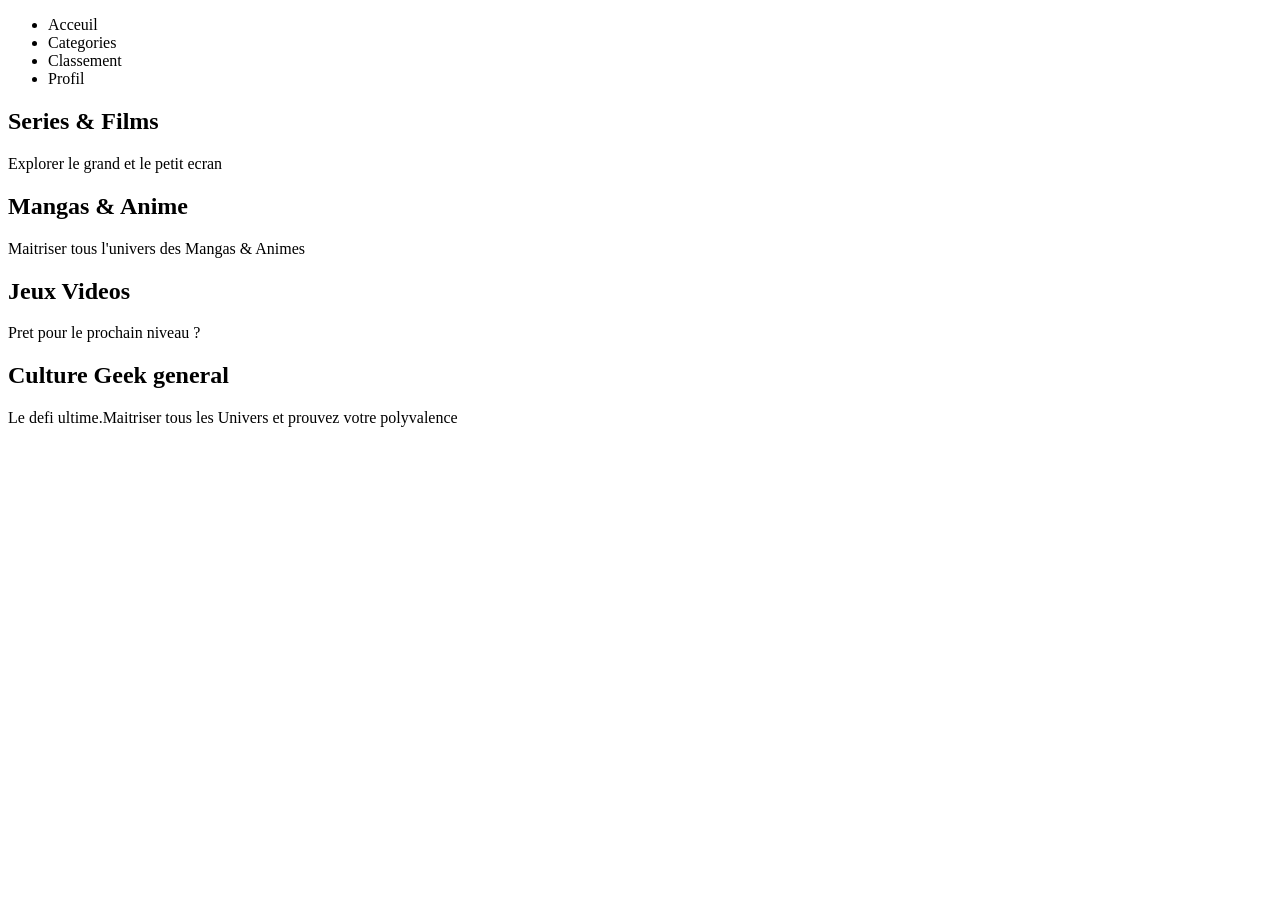
==== index.html @ 7ce87213 "ajout fichier" ====
<!DOCTYPE html>
<html lang="en">
<head>
    <meta charset="UTF-8">
    <meta name="viewport" content="width=device-width, initial-scale=1.0">
    <link rel="stylesheet" href="css/style.css">
    <title>Document</title>
</head>
<body>
    <header><nav>
        <ul>
            <li>Acceuil</li>
            <li>Categories</li>
            <li>Classement</li>
            <li>Profil</li>
        </ul>
    </nav></header>
    <main>
        <section class="cards">
            <article class="card1">
                <h2> Series & Films</h2>
                <p> Explorer le grand et le petit ecran</p>
            </article> 
            <article class="card2">
                <h2> Mangas & Anime</h2>
                <p> Maitriser tous l'univers des Mangas & Animes</p>
            </article>
            <article class="card3">
                <h2> Jeux Videos </h2>
                <p> Pret pour le prochain niveau ? </p>
            </article>
            <article class="card4">
                <h2>Culture Geek general</h2>
                <p> Le defi ultime.Maitriser tous les Univers et prouvez votre polyvalence</p>
            </article>
            
        </section>
    </main>
    
</body>
</html>
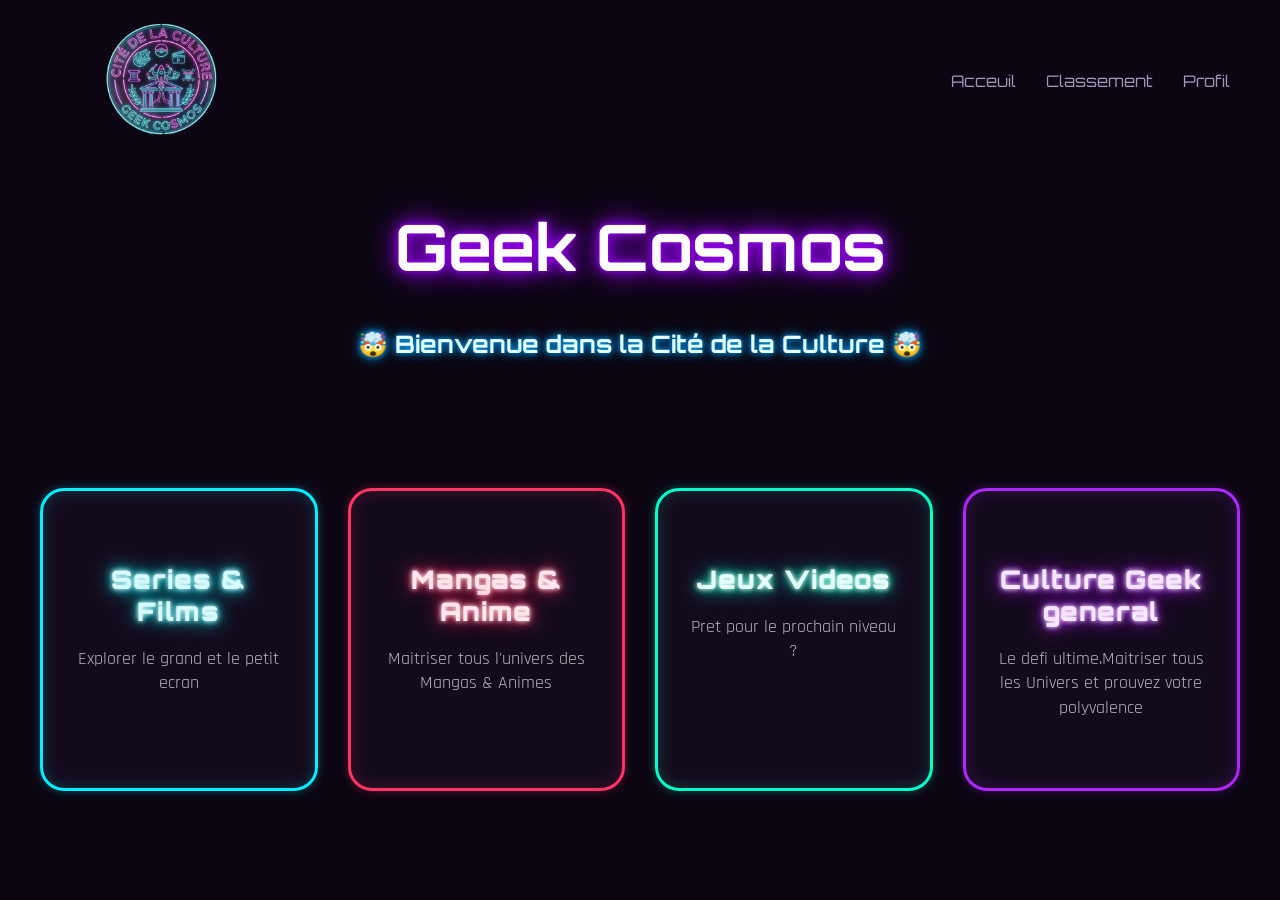
==== commit 449c77cf: "Page d'accueil Adaquizz" ====
--- a/index.html
+++ b/index.html
@@ -4,36 +4,40 @@
     <meta charset="UTF-8">
     <meta name="viewport" content="width=device-width, initial-scale=1.0">
     <link rel="stylesheet" href="css/style.css">
+    <link href="https://fonts.googleapis.com/css2?family=Orbitron:wght@500;700;900&family=Rajdhani:wght@500;600&display=swap" rel="stylesheet">
     <title>Document</title>
 </head>
 <body>
-    <header><nav>
+    <header>
+        <nav>
         <ul>
+            <li><img src="/assets/logo_sun.png" alt="logo gaming"></li> 
             <li>Acceuil</li>
-            <li>Categories</li>
             <li>Classement</li>
             <li>Profil</li>
         </ul>
-    </nav></header>
-    <main>
+    </nav>
+    <h1>Geek Cosmos</h1>
+    <h2>🤯 Bienvenue dans la Cité de la Culture 🤯</h2>
+</header>
+    <main class="quiz-container">
         <section class="cards">
-            <article class="card1">
+            <article class="cardSerie">
                 <h2> Series & Films</h2>
                 <p> Explorer le grand et le petit ecran</p>
             </article> 
-            <article class="card2">
+            <article class="cardManga">
                 <h2> Mangas & Anime</h2>
                 <p> Maitriser tous l'univers des Mangas & Animes</p>
             </article>
-            <article class="card3">
+            <article class="cardJeux">
                 <h2> Jeux Videos </h2>
                 <p> Pret pour le prochain niveau ? </p>
             </article>
-            <article class="card4">
+            <article class="cardCulture">
                 <h2>Culture Geek general</h2>
                 <p> Le defi ultime.Maitriser tous les Univers et prouvez votre polyvalence</p>
             </article>
-            
         </section>
     </main>
     
--- a/css/style.css
+++ b/css/style.css
@@ -0,0 +1,158 @@
+body {
+    background-color: #0b0612;
+    background-image: url('/assets/background.png');
+    background-size: cover;
+    background-position: center;
+    color: #fff;
+    font-family: 'Rajdhani', sans-serif;
+    min-height: 100vh;
+    margin: 0;
+    display: flex;
+    flex-direction: column;
+}
+
+nav li:hover{
+color: #00f0ff ;
+cursor: pointer;
+}
+
+li img {
+    width: 25%
+}
+
+h1{
+    font-size: 4rem;
+     font-family: 'Orbitron', sans-serif; 
+   color: #ffffff;
+    text-shadow: 
+        0 0 5px #9D00FF,
+        0 0 15px #9D00FF,
+        0 0 30px #9D00FF,
+        2px 2px 3px rgba(0, 0, 0, 0.9);
+    text-align: center;
+}
+
+h2{
+   font-family: 'Orbitron', sans-serif; 
+ color: #E6FFFF;
+    text-shadow: 
+        0 0 5px #00A2FF,
+        0 0 12px #00A2FF,
+        2px 2px 3px rgba(0, 0, 0, 0.9);
+    text-align: center;
+}
+
+nav ul {
+    display: flex;
+    justify-content: flex-end;
+    gap: 30px;
+    list-style: none;
+    padding: 20px 50px;
+    margin: 0;
+    font-family: 'Orbitron', sans-serif;
+    color: #a594bd;
+    align-items: center;
+}
+
+.quiz-container {
+    flex: 1;
+    display: flex;
+    justify-content: center;
+    align-items: center;
+    padding: 40px 20px;
+}
+
+.cards {
+    display: grid;
+    grid-template-columns: repeat(auto-fit, minmax(250px, 1fr));
+    gap: 30px;
+    width: 100%;
+    max-width: 1200px;
+    cursor: pointer;
+}
+
+.cards article {
+    background: rgba(25, 15, 35, 0.65);
+    border-radius: 24px;
+    padding: 50px 30px;
+    text-align: center;
+    backdrop-filter: blur(8px);
+    transition: transform 0.3s ease, box-shadow 0.3s ease;
+}
+
+.cards article:hover {
+    transform: translateY(-10px);
+}
+
+.cards h2 {
+    font-family: 'Orbitron', sans-serif;
+    font-size: 1.6rem;
+    font-weight: 900;
+    margin-bottom: 20px;
+    letter-spacing: 1px;
+}
+
+.cards p {
+    font-size: 1.1rem;
+    color: #dedede;
+    opacity: 0.8;
+    line-height: 1.4;
+}
+
+.cardSerie {
+    border: 3px solid #00f0ff;
+    box-shadow: 0 0 10px rgba(0, 240, 255, 0.3), inset 0 0 15px rgba(0, 240, 255, 0.2);
+}
+.cardSerie h2 {
+    color: #d6faff;
+    text-shadow: 0 0 5px #fff, 0 0 10px #00f0ff, 0 0 20px #00f0ff;
+}
+.cardSerie:hover {
+    box-shadow: 0 0 25px rgba(0, 240, 255, 0.6), inset 0 0 20px rgba(0, 240, 255, 0.4);
+}
+
+.cardManga {
+    border: 3px solid #ff3366;
+    box-shadow: 0 0 10px rgba(255, 51, 102, 0.3), inset 0 0 15px rgba(255, 51, 102, 0.2);
+}
+.cardManga h2 {
+    color: #ffe6ec;
+    text-shadow: 0 0 5px #fff, 0 0 10px #ff3366, 0 0 20px #ff3366;
+}
+.cardManga:hover {
+    box-shadow: 0 0 25px rgba(255, 51, 102, 0.6), inset 0 0 20px rgba(255, 51, 102, 0.4);
+}
+
+.cardJeux {
+    border: 3px solid #00ffcc;
+    box-shadow: 0 0 10px rgba(0, 255, 204, 0.3), inset 0 0 15px rgba(0, 255, 204, 0.2);
+}
+.cardJeux h2 {
+    color: #e6fff9;
+    text-shadow: 0 0 5px #fff, 0 0 10px #00ffcc, 0 0 20px #00ffcc;
+}
+.cardJeux:hover {
+    box-shadow: 0 0 25px rgba(0, 255, 204, 0.6), inset 0 0 20px rgba(0, 255, 204, 0.4);
+}
+
+.cardCulture {
+    border: 3px solid #b026ff;
+    box-shadow: 0 0 10px rgba(176, 38, 255, 0.3), inset 0 0 15px rgba(176, 38, 255, 0.2);
+}
+.cardCulture h2 {
+    color: #f7e6ff;
+    text-shadow: 0 0 5px #fff, 0 0 10px #b026ff, 0 0 20px #b026ff;
+}
+.cardCulture:hover {
+    box-shadow: 0 0 25px rgba(176, 38, 255, 0.6), inset 0 0 20px rgba(176, 38, 255, 0.4);
+}
+
+@media (max-width: 768px) {
+
+li img{
+min-width: 7rem;
+}
+
+}
+
+
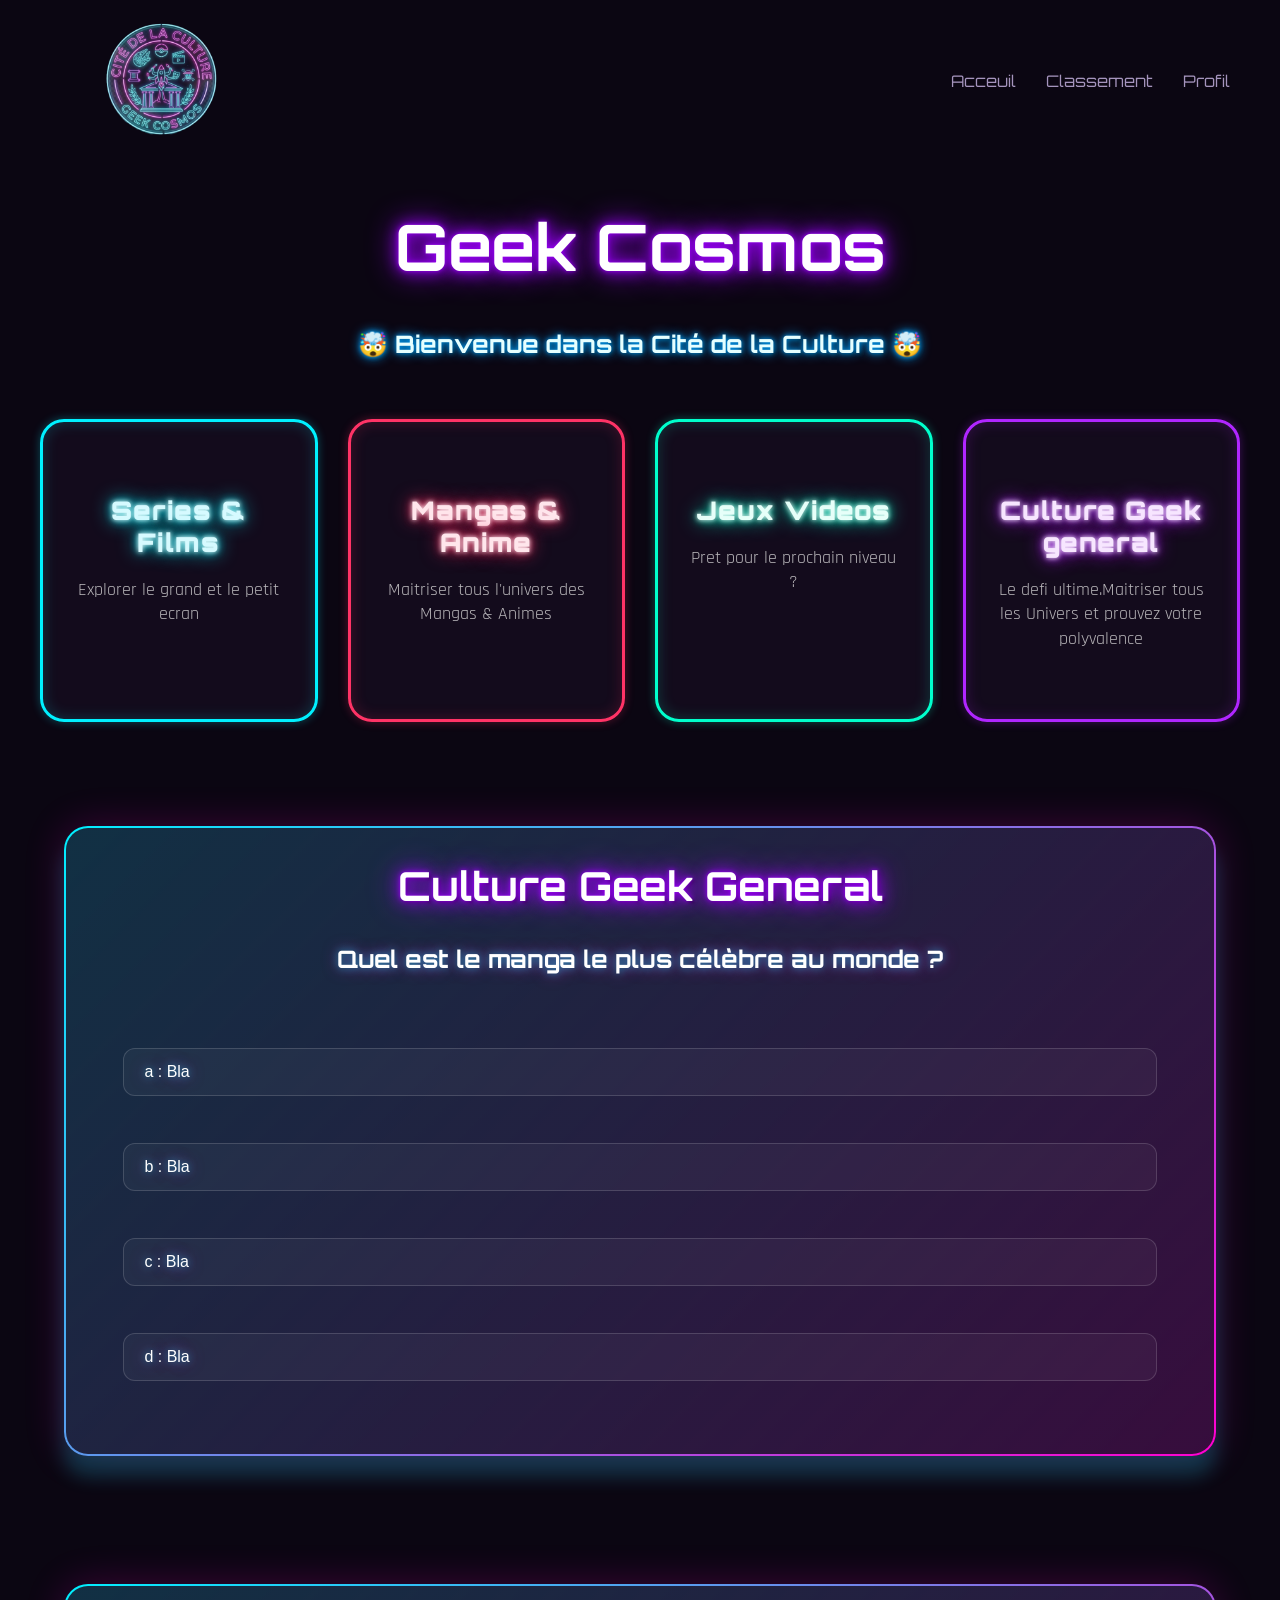
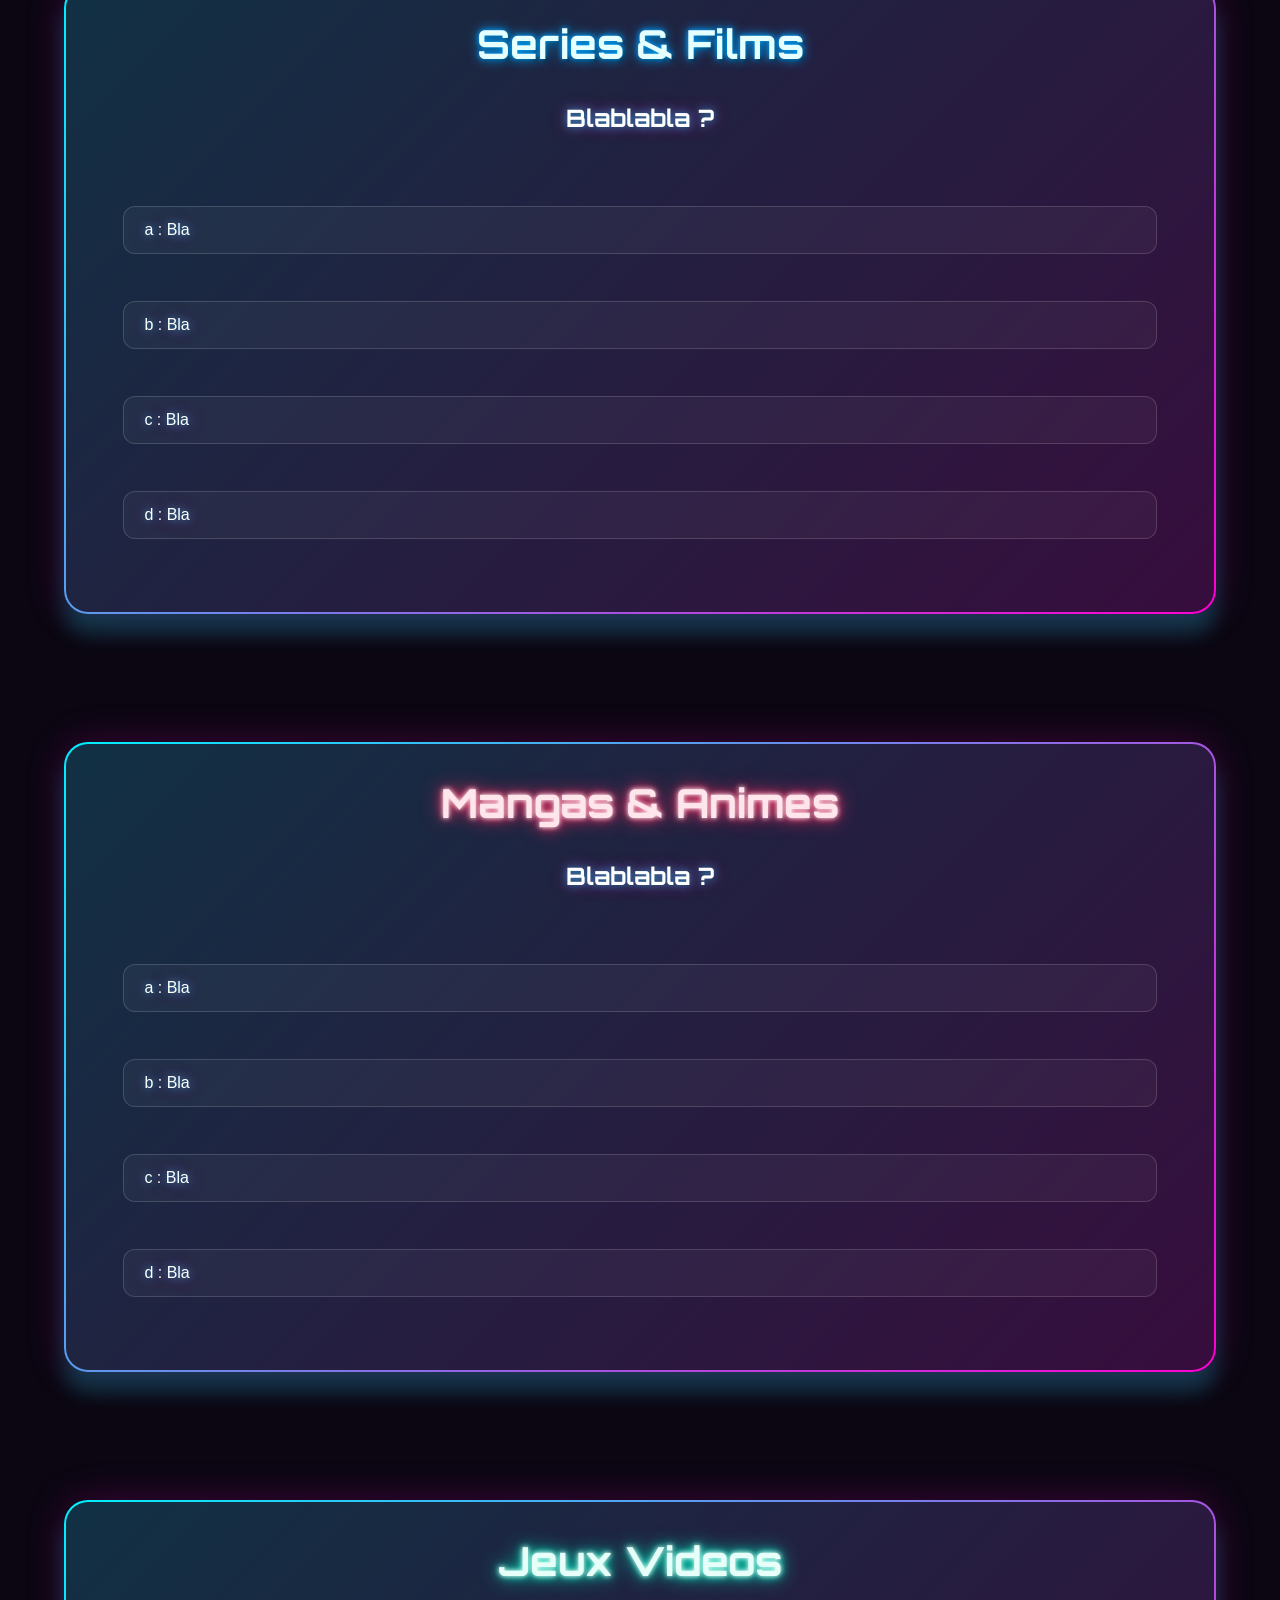
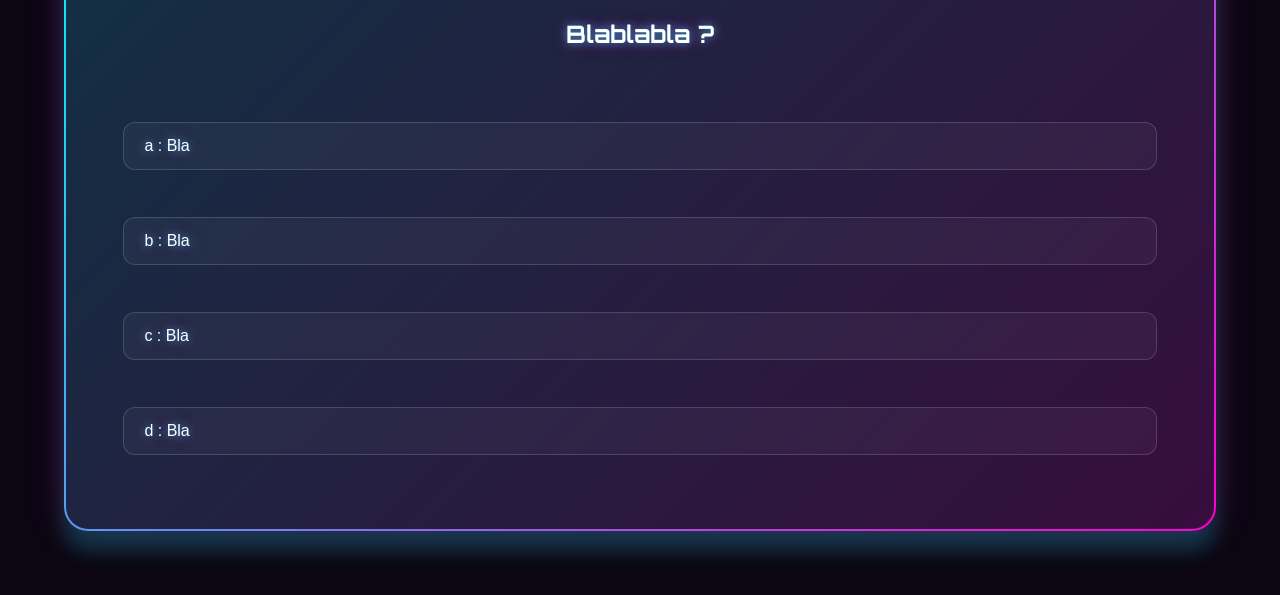
==== commit 4f64b986: "Mise en place du questionnaire en html/css" ====
--- a/index.html
+++ b/index.html
@@ -40,6 +40,45 @@
             </article>
         </section>
     </main>
-    
+    <section class="quiz">
+        <h1>Culture Geek General</h1> 
+        <h2 class="questions"> Quel est le manga le plus célèbre au monde ?</h2>
+            <article class="container">
+                <p class="answer"> a : Bla</p>
+                <p class="answer"> b : Bla</p>
+                <p class="answer"> c : Bla</p>
+                <p class="answer"> d : Bla</p>
+            </article>
+        </section>
+        <section class="quiz">
+        <h1 class="sf">Series & Films</h1> 
+        <h2 class="questions"> Blablabla ?</h2>
+            <article class="container">
+                <p class="answer"> a : Bla</p>
+                <p class="answer"> b : Bla</p>
+                <p class="answer"> c : Bla</p>
+                <p class="answer"> d : Bla</p>
+            </article>
+        </section>
+        <section class="quiz">
+        <h1 class="ma">Mangas & Animes</h1> 
+        <h2 class="questions"> Blablabla ?</h2>
+            <article class="container">
+                <p class="answer"> a : Bla</p>
+                <p class="answer"> b : Bla</p>
+                <p class="answer"> c : Bla</p>
+                <p class="answer"> d : Bla</p>
+            </article>
+        </section>
+        <section class="quiz">
+        <h1 class="jv">Jeux Videos</h1> 
+        <h2 class="questions"> Blablabla ?</h2>
+            <article class="container">
+                <p class="answer"> a : Bla</p>
+                <p class="answer"> b : Bla</p>
+                <p class="answer"> c : Bla</p>
+                <p class="answer"> d : Bla</p>
+            </article>
+        </section>
 </body>
 </html>
--- a/css/style.css
+++ b/css/style.css
@@ -12,8 +12,8 @@
 }
 
 nav li:hover{
-color: #00f0ff ;
-cursor: pointer;
+    color: #00f0ff ;
+    cursor: pointer;
 }
 
 li img {
@@ -34,7 +34,7 @@
 
 h2{
    font-family: 'Orbitron', sans-serif; 
- color: #E6FFFF;
+   color: #E6FFFF;
     text-shadow: 
         0 0 5px #00A2FF,
         0 0 12px #00A2FF,
@@ -147,6 +147,76 @@
     box-shadow: 0 0 25px rgba(176, 38, 255, 0.6), inset 0 0 20px rgba(176, 38, 255, 0.4);
 }
 
+.quiz {
+background: rgba(20, 15, 35, 0.65);
+  backdrop-filter: blur(12px);
+  -webkit-backdrop-filter: blur(12px);
+  border-radius: 24px;
+  border: 2px solid transparent;
+  background-image: 
+  linear-gradient(rgba(20, 15, 35, 0.85), rgba(20, 15, 35, 0.85)), 
+  linear-gradient(135deg, #00f0ff 0%, #ff00d0 100%);
+  background-clip: padding-box, border-box;
+  background-origin: padding-box, border-box;
+  box-shadow: 0 20px 20px rgba(0, 240, 255, 0.2), 0 0 40px rgba(255, 0, 208, 0.2);
+  margin: 5%;
+}
+
+.container {
+    display: flex;
+    flex-direction: column;
+    gap: 15px;
+    text-shadow:
+        0 0 10px #00ffff,
+        0 0 20px #00ffff,
+        0 0 40px #00ffff; 
+    margin: 5%
+}
+
+.answer {
+    display: flex;
+    justify-content: space-between;
+    padding: 14px 20px;
+    background: rgba(255, 255, 255, 0.04);
+    border: 1.5px solid rgba(255, 255, 255, 0.15);
+    border-radius: 12px;
+    color: #ffffff;
+    text-shadow: 0 0 8px rgba(0, 240, 255, 0.6), 0 0 15px rgba(255, 0, 208, 0.5);
+    text-align: center;
+    font-family: sans-serif;
+    font-size: 16px;
+    cursor: pointer;}
+
+.quiz h1 {
+    font-size: 2.5rem;
+}
+
+.quiz h2 {
+  color: #ffffff;
+  text-shadow: 0 0 8px rgba(0, 240, 255, 0.6), 0 0 15px rgba(255, 0, 208, 0.5);
+  text-align: center;
+}
+
+.sf {
+   font-family: 'Orbitron', sans-serif; 
+   color: #E6FFFF;
+    text-shadow: 
+        0 0 5px #00A2FF,
+        0 0 12px #00A2FF,
+        2px 2px 3px rgba(0, 0, 0, 0.9);
+    text-align: center;
+}
+
+.ma{
+    color: #ffe6ec;
+    text-shadow: 0 0 5px #fff, 0 0 10px #ff3366, 0 0 20px #ff3366;
+}
+
+.jv{
+    color: #e6fff9;
+    text-shadow: 0 0 5px #fff, 0 0 10px #00ffcc, 0 0 20px #00ffcc;
+}
+
 @media (max-width: 768px) {
 
 li img{
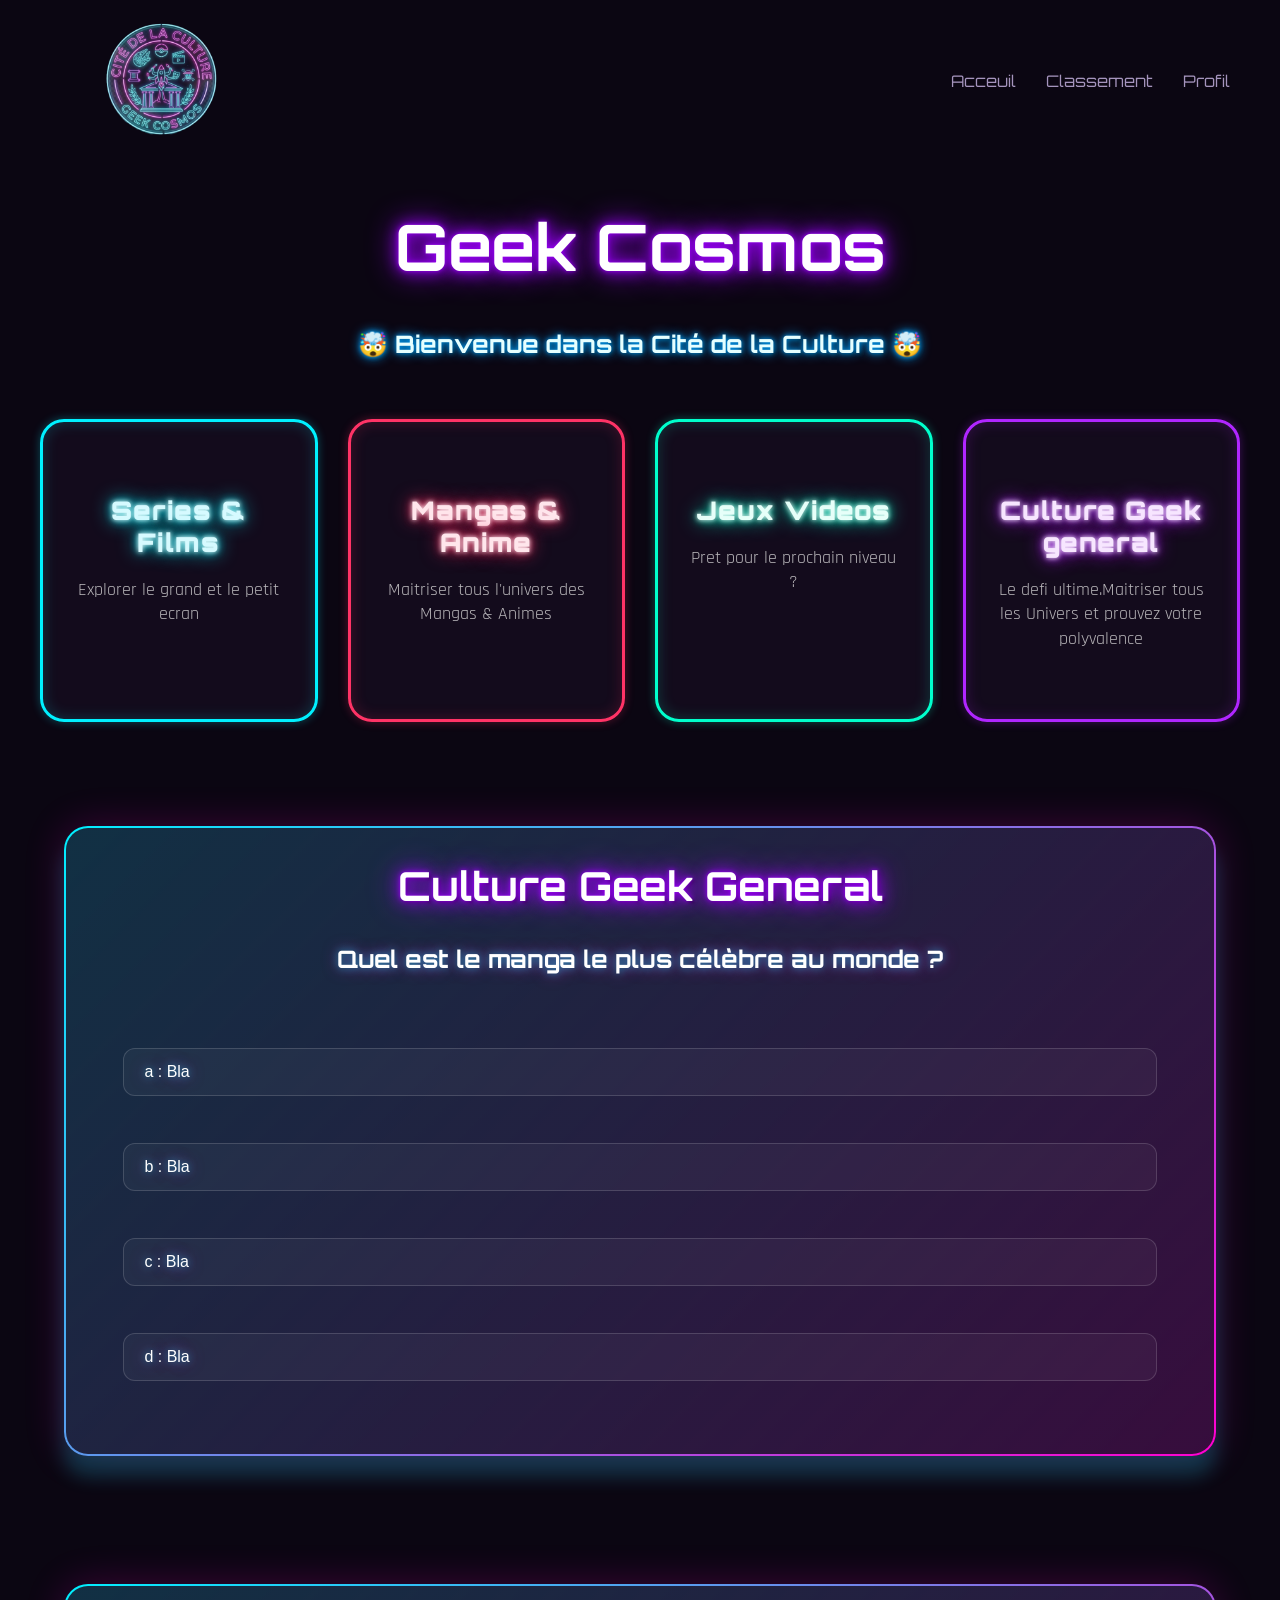
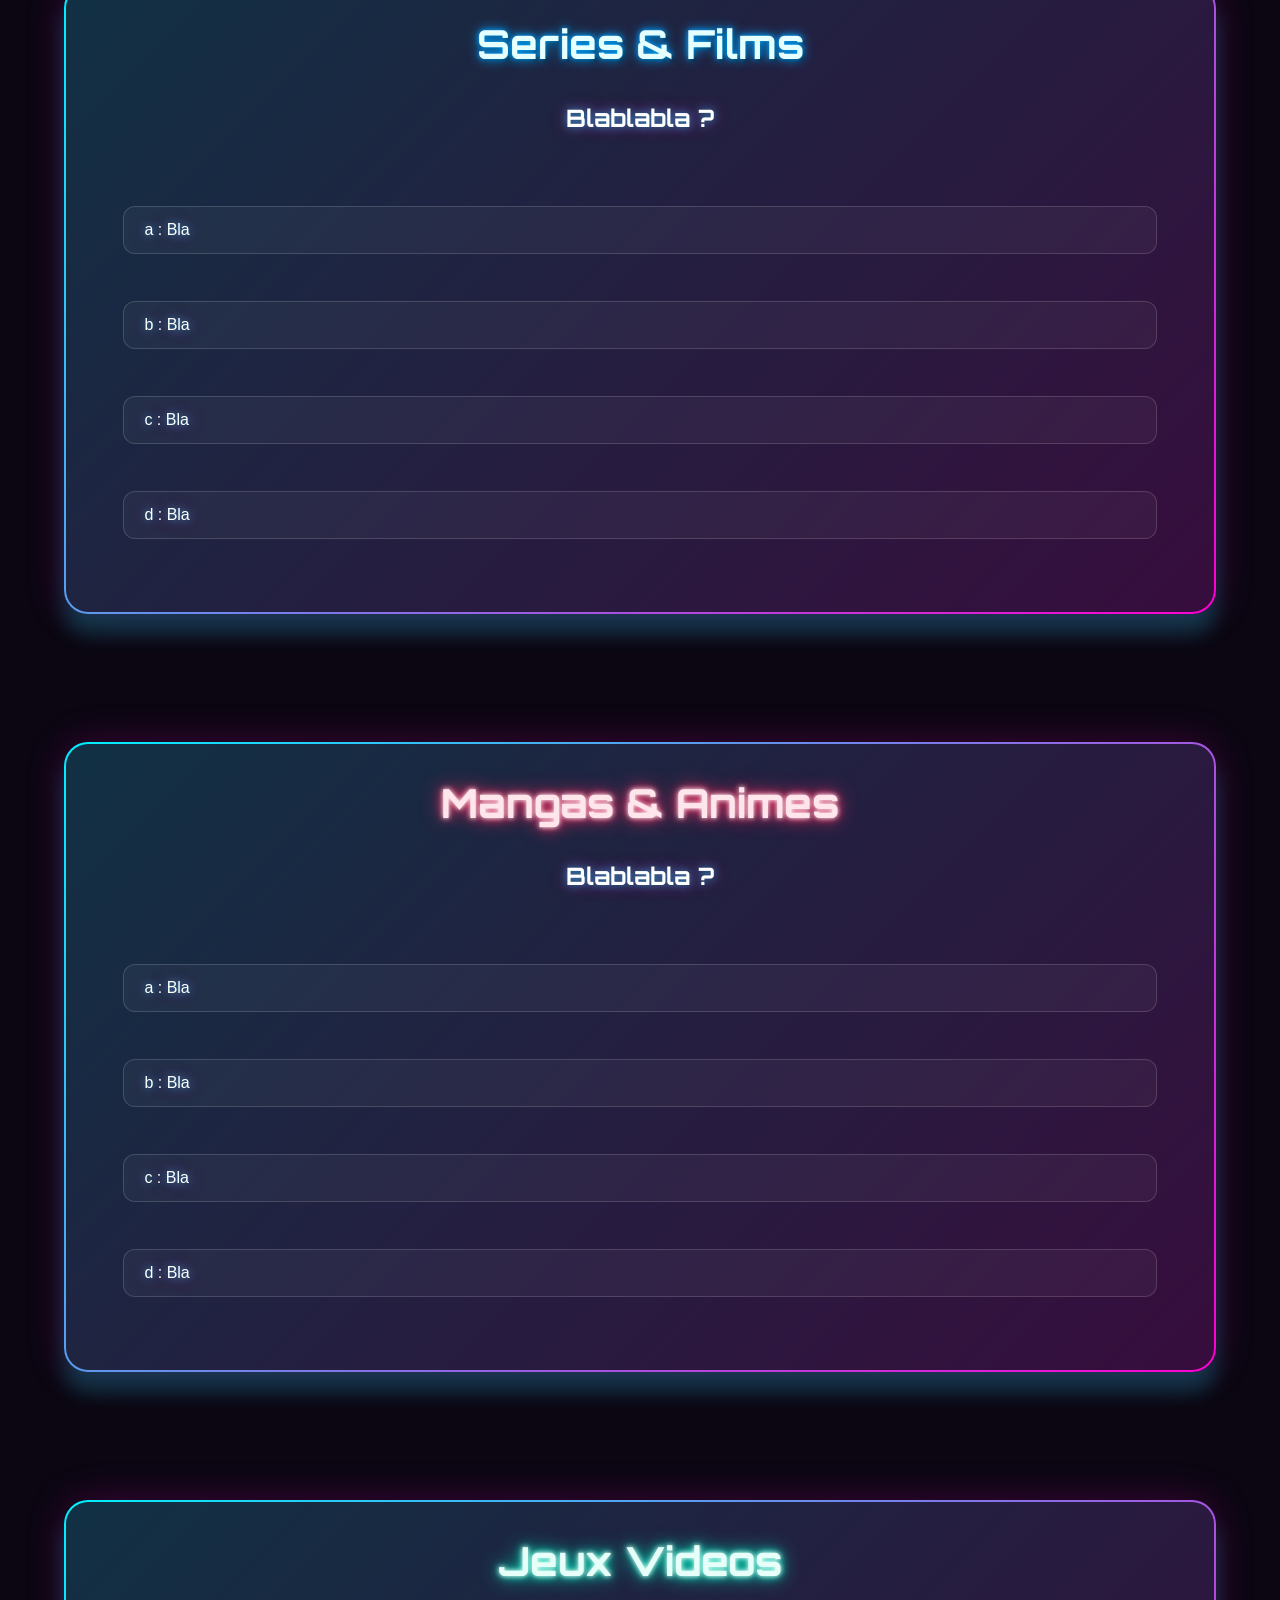
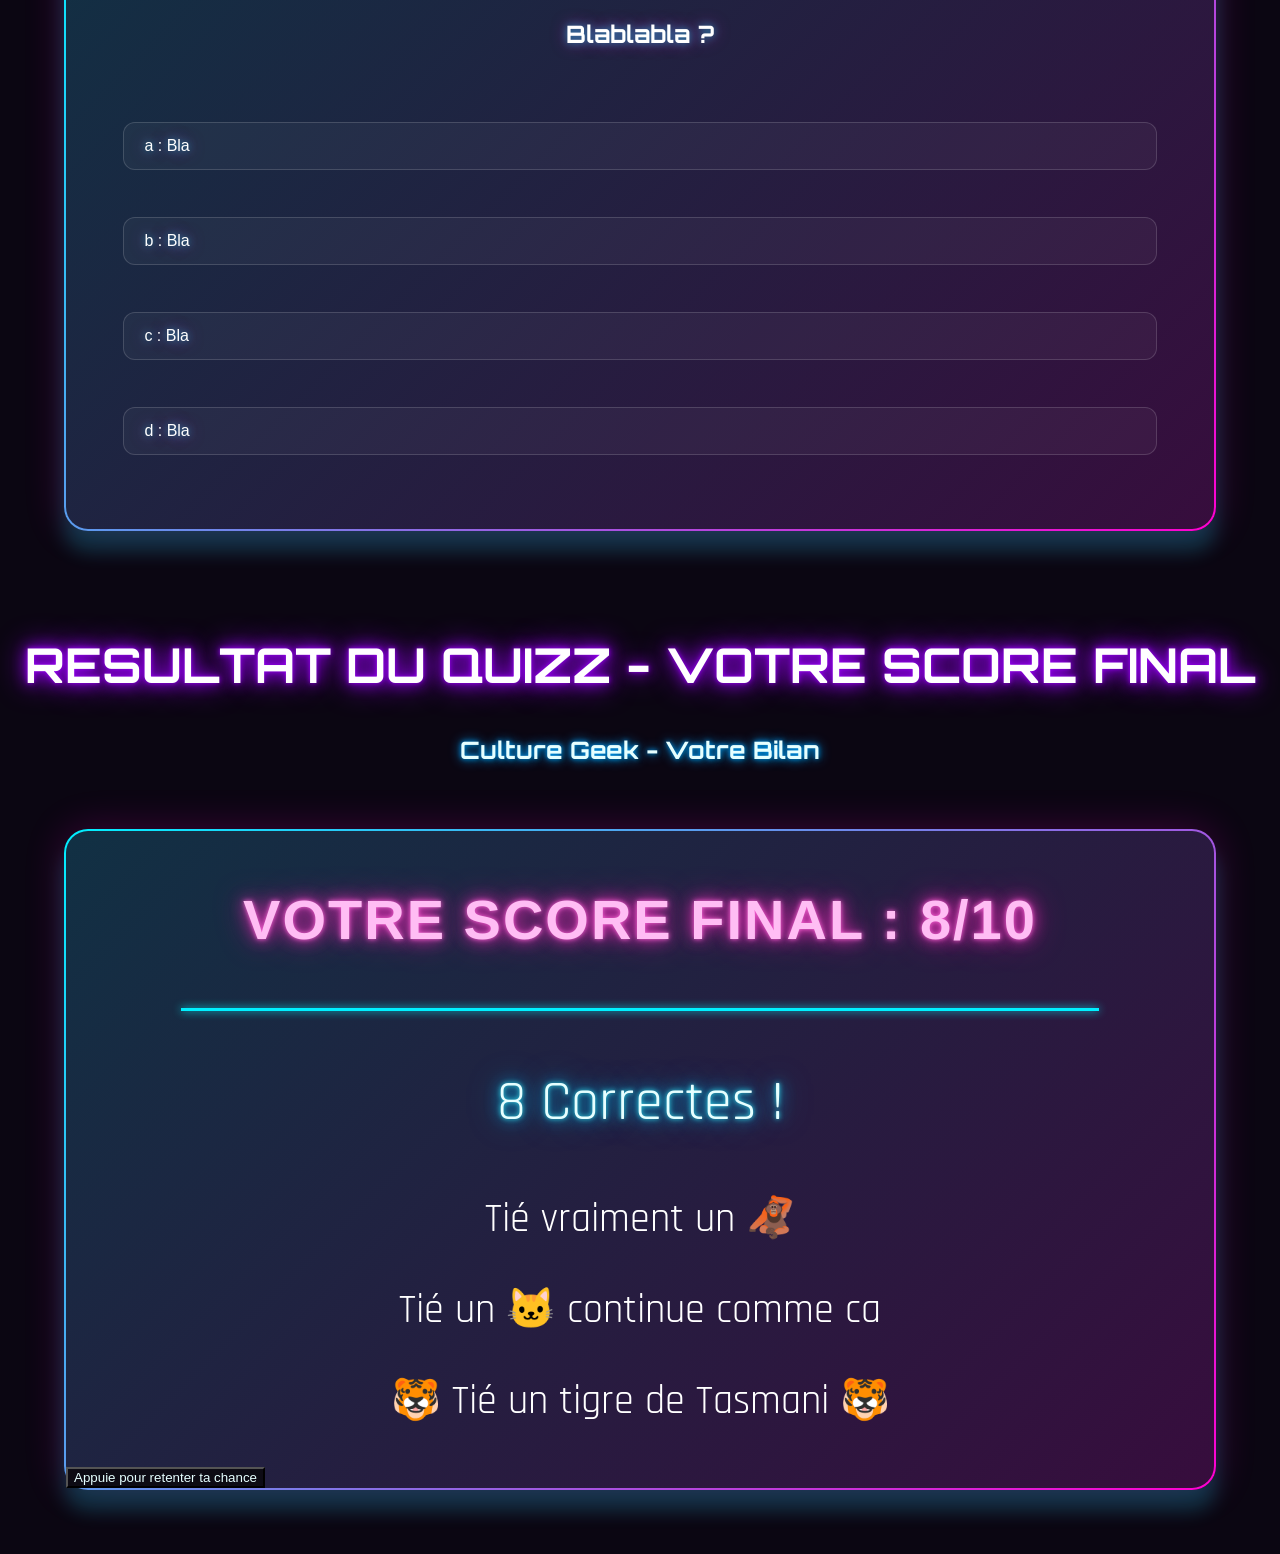
==== commit ca52005b: "Mise en place de l'écran de score" ====
--- a/index.html
+++ b/index.html
@@ -80,5 +80,18 @@
                 <p class="answer"> d : Bla</p>
             </article>
         </section>
+        <section class="scoreScreen">
+            <h1>RESULTAT DU QUIZZ - VOTRE SCORE FINAL</h1>
+            <h2>Culture Geek - Votre Bilan </h2>
+            <article class="scoreQuiz">
+                <p class="score-text">Votre Score Final : 8/10</p>
+                <hr>
+                <p class="score-answer">8 Correctes !</p>
+                <p class="tiger">Tié vraiment un 🦧</p>
+                <p class="tiger">Tié un 🐱 continue comme ca</p>
+                <p class="tiger">🐯 Tié un tigre de Tasmani 🐯</p>
+                <button>Appuie pour retenter ta chance</button>
+            </article>
+        </section>
 </body>
 </html>
--- a/css/style.css
+++ b/css/style.css
@@ -1,8 +1,8 @@
 body {
     background-color: #0b0612;
     background-image: url('/assets/background.png');
+    background-position: center;
     background-size: cover;
-    background-position: center;
     color: #fff;
     font-family: 'Rajdhani', sans-serif;
     min-height: 100vh;
@@ -12,7 +12,7 @@
 }
 
 nav li:hover{
-    color: #00f0ff ;
+    color: #ffffff ;
     cursor: pointer;
 }
 
@@ -198,8 +198,7 @@
 }
 
 .sf {
-   font-family: 'Orbitron', sans-serif; 
-   color: #E6FFFF;
+   font-family: 'Orbitron', sans-serif; color: #E6FFFF;
     text-shadow: 
         0 0 5px #00A2FF,
         0 0 12px #00A2FF,
@@ -217,6 +216,76 @@
     text-shadow: 0 0 5px #fff, 0 0 10px #00ffcc, 0 0 20px #00ffcc;
 }
 
+.scoreQuiz{
+    background: rgba(20, 15, 35, 0.65);
+  backdrop-filter: blur(12px);
+  -webkit-backdrop-filter: blur(12px);
+  border-radius: 24px;
+  border: 2px solid transparent;
+  background-image: 
+  linear-gradient(rgba(20, 15, 35, 0.85), rgba(20, 15, 35, 0.85)), 
+  linear-gradient(135deg, #00f0ff 0%, #ff00d0 100%);
+  background-clip: padding-box, border-box;
+  background-origin: padding-box, border-box;
+  box-shadow: 0 20px 20px rgba(0, 240, 255, 0.2), 0 0 40px rgba(255, 0, 208, 0.2);
+  margin: 5%;
+  height: 100%;
+}
+
+.scoreQuiz p {
+    text-align: center;
+    font-size: 3.5rem;
+}
+
+hr {
+    height: 3px; 
+    border: none;
+    background-color: #00f0ff;
+    box-shadow: 0 0 8px #00f0ff;
+    width: 80%; 
+    margin: 20px auto;
+ }
+
+ .score-text{
+    font-size: 2.8rem;
+    font-weight: 700;
+    text-transform: uppercase;
+    letter-spacing: 2px;
+    color: #ffbdf4;
+    text-shadow: 
+        0 0 5px #ff66d8, 
+        0 0 15px #e033b5, 
+        0 0 30px #b01087;
+ }
+
+ .score-answer{
+  color: #e6ffff;
+  text-shadow: 
+        0 0 5px #33f0ff, 
+        0 0 15px #00bfff, 
+        0 0 30px #0077b3;
+ }
+
+ .scoreQuiz .tiger{
+    font-size: 2.5rem;
+ }
+ 
+ .scoreScreen h1{
+    font-size: 3rem;
+ }
+
+ .scoreScreen h2{
+    font-size: 1.5rem;
+ }
+
+ button{
+    display: flex;
+    background-color: #0d0b14; 
+    color: #e6ffff;
+ }
+
+
+
 @media (max-width: 768px) {
 
 li img{
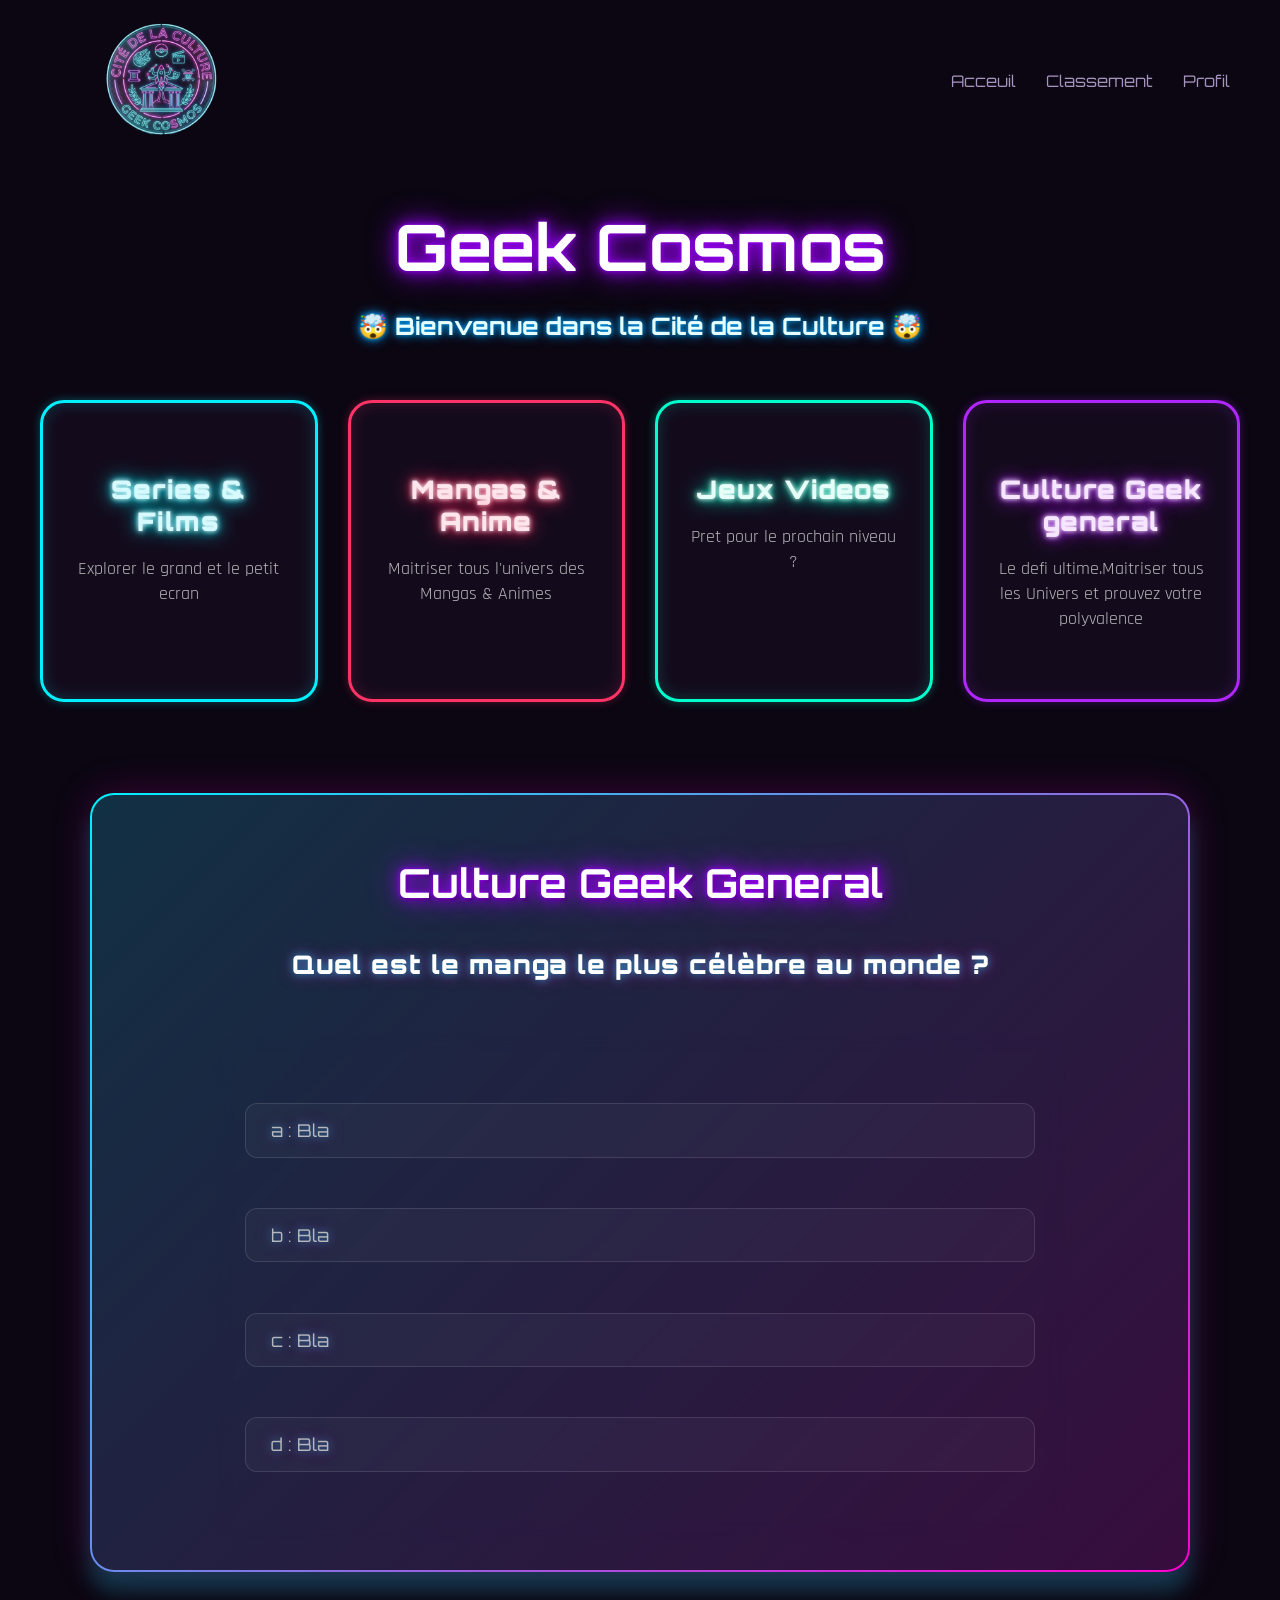
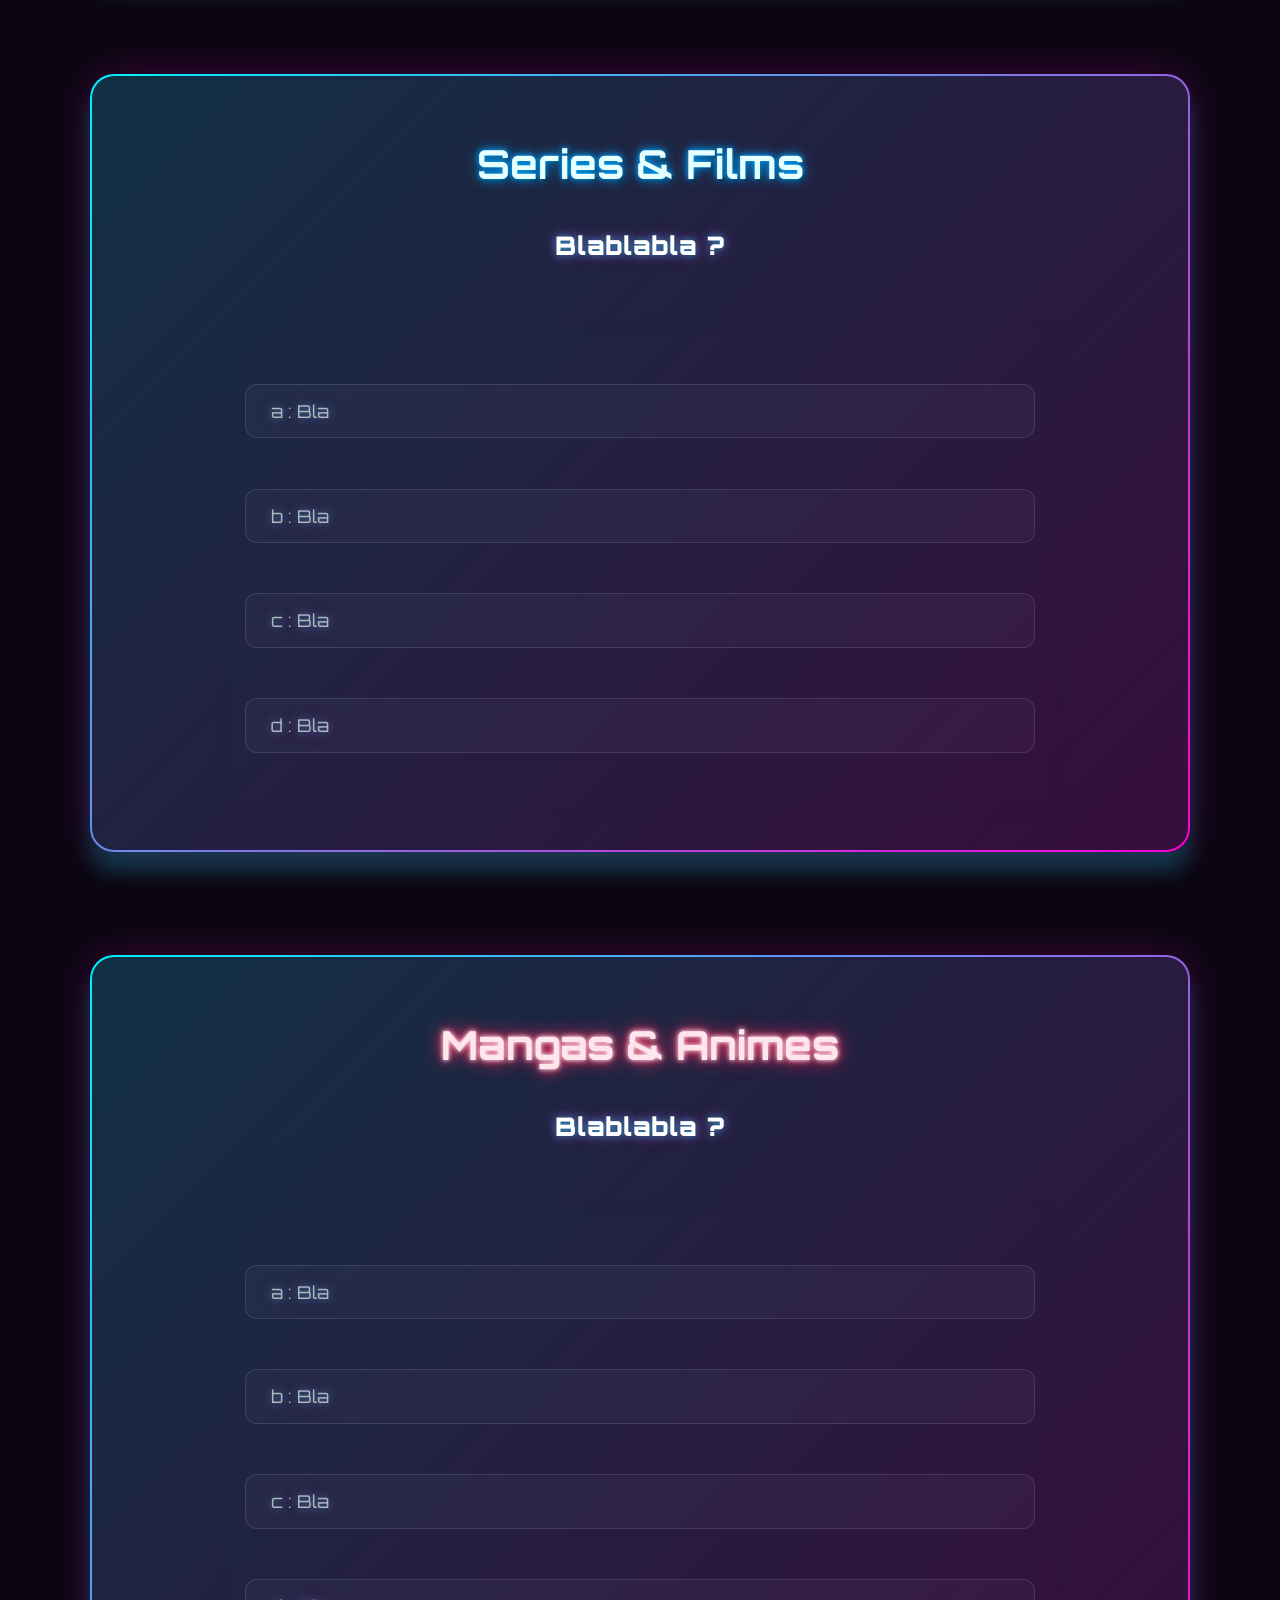
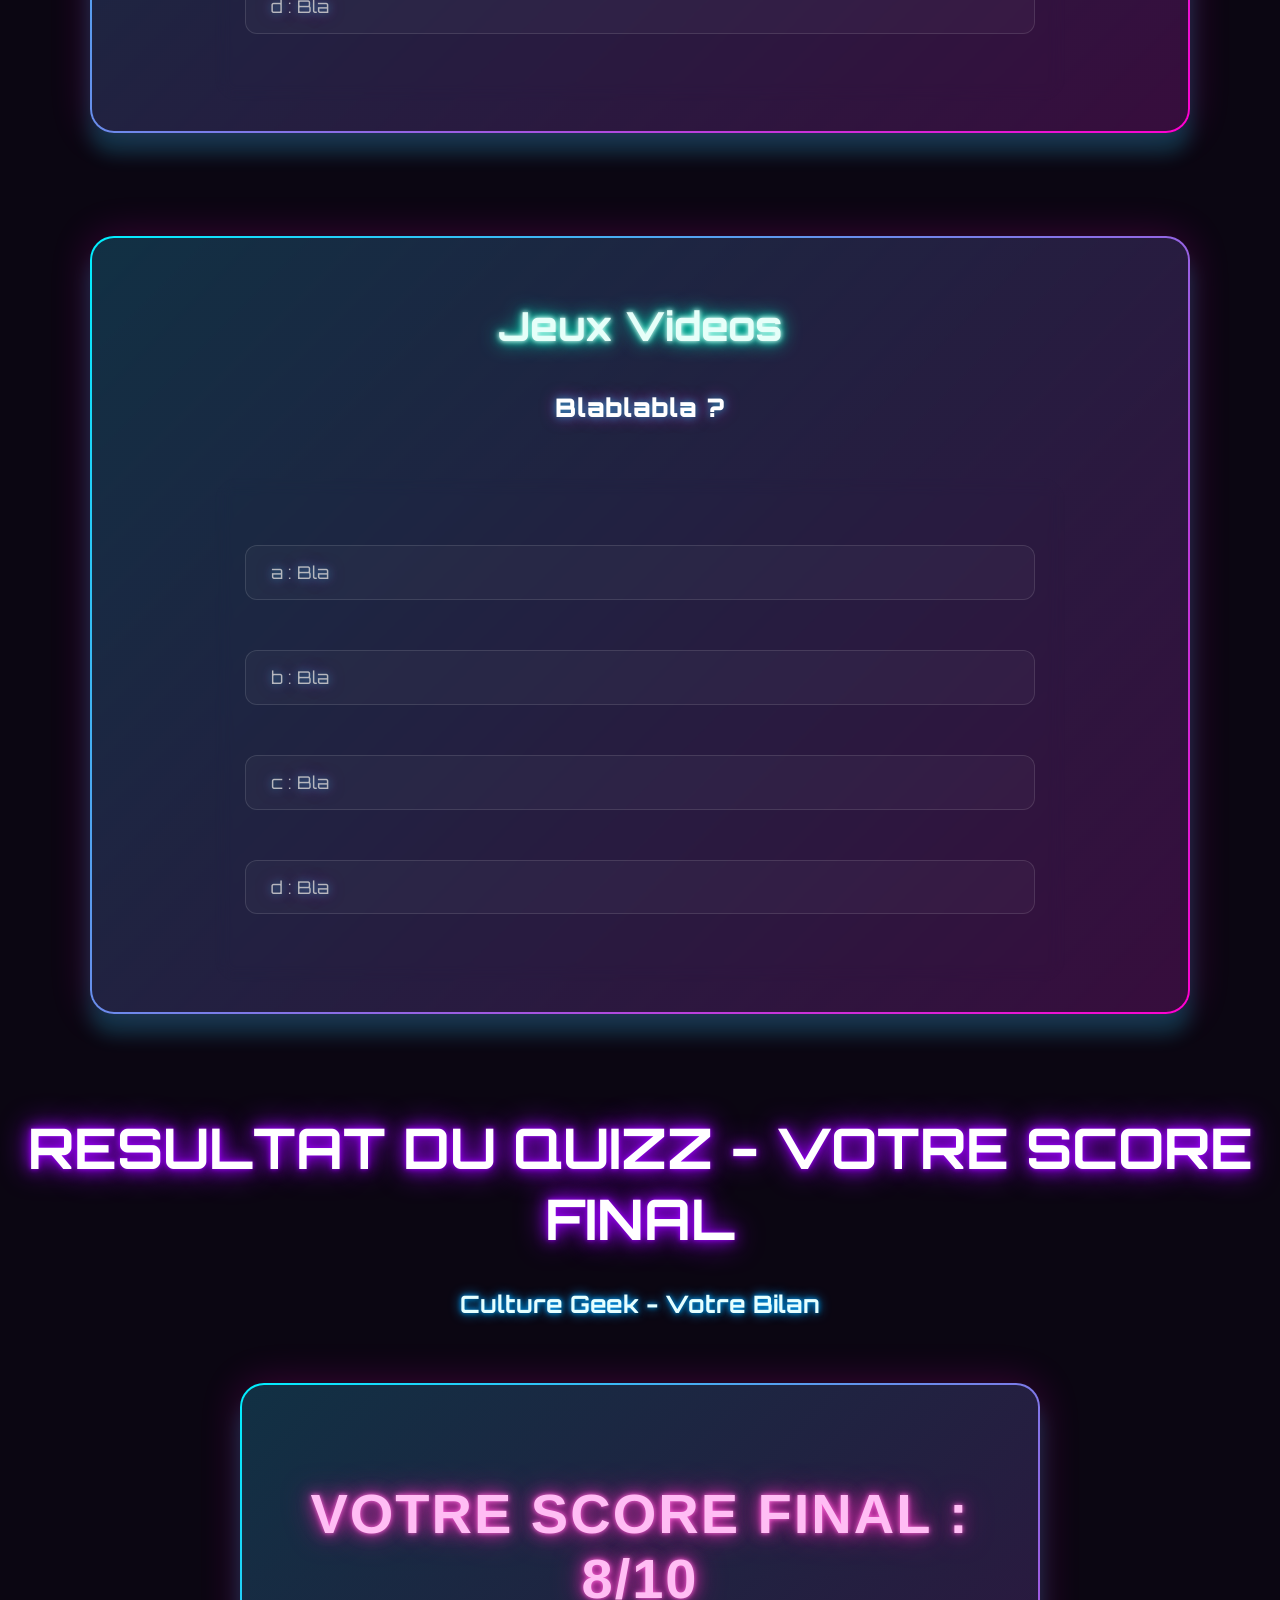
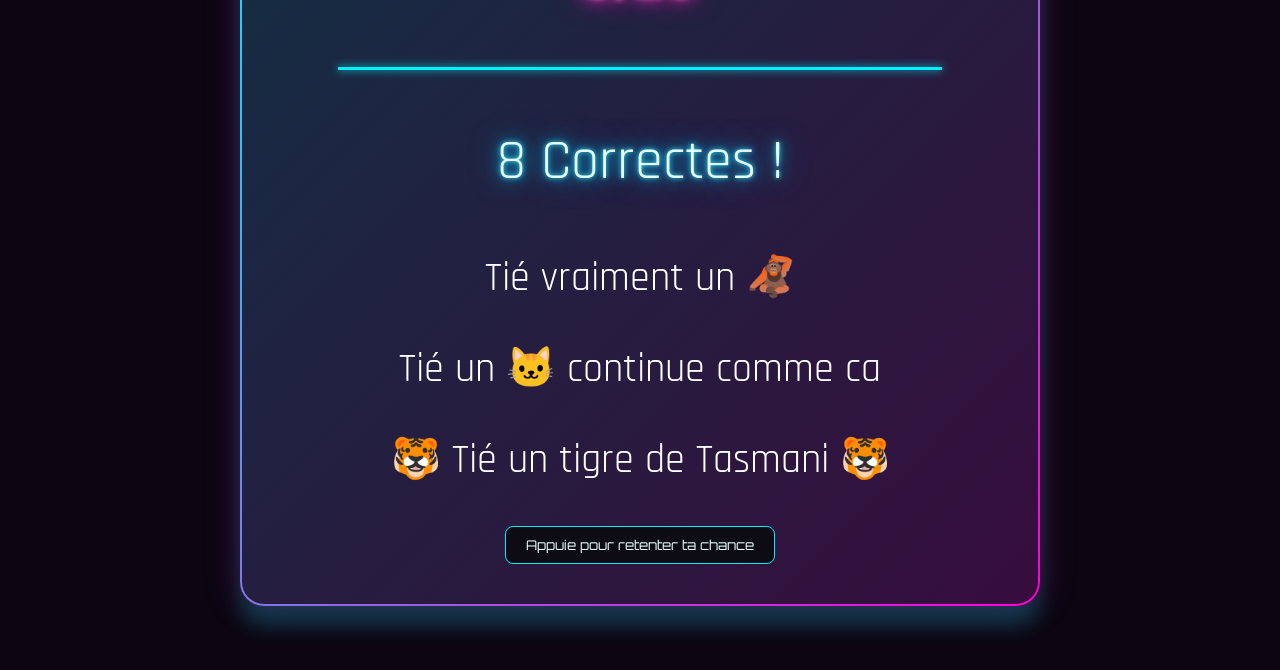
==== commit 00fd0953: "mise a jour" ====
--- a/index.html
+++ b/index.html
@@ -21,7 +21,7 @@
     <h2>🤯 Bienvenue dans la Cité de la Culture 🤯</h2>
 </header>
     <main class="quiz-container">
-        <section class="cards">
+        <section id="ecran-accueil" class="ecran">
             <article class="cardSerie">
                 <h2> Series & Films</h2>
                 <p> Explorer le grand et le petit ecran</p>
@@ -40,7 +40,7 @@
             </article>
         </section>
     </main>
-    <section class="quiz">
+    <section id="ecran-question" class="ecran cache">
         <h1>Culture Geek General</h1> 
         <h2 class="questions"> Quel est le manga le plus célèbre au monde ?</h2>
             <article class="container">
@@ -50,7 +50,7 @@
                 <p class="answer"> d : Bla</p>
             </article>
         </section>
-        <section class="quiz">
+        <section id="ecran-question" class="ecran cache">
         <h1 class="sf">Series & Films</h1> 
         <h2 class="questions"> Blablabla ?</h2>
             <article class="container">
@@ -60,7 +60,7 @@
                 <p class="answer"> d : Bla</p>
             </article>
         </section>
-        <section class="quiz">
+        <section id="ecran-question" class="ecran cache">
         <h1 class="ma">Mangas & Animes</h1> 
         <h2 class="questions"> Blablabla ?</h2>
             <article class="container">
@@ -70,7 +70,7 @@
                 <p class="answer"> d : Bla</p>
             </article>
         </section>
-        <section class="quiz">
+        <section id="ecran-question" class="ecran cache">
         <h1 class="jv">Jeux Videos</h1> 
         <h2 class="questions"> Blablabla ?</h2>
             <article class="container">
@@ -80,7 +80,7 @@
                 <p class="answer"> d : Bla</p>
             </article>
         </section>
-        <section class="scoreScreen">
+        <section id="ecran-resultats" class="ecran-cache-score">
             <h1>RESULTAT DU QUIZZ - VOTRE SCORE FINAL</h1>
             <h2>Culture Geek - Votre Bilan </h2>
             <article class="scoreQuiz">
--- a/css/style.css
+++ b/css/style.css
@@ -11,37 +11,6 @@
     flex-direction: column;
 }
 
-nav li:hover{
-    color: #ffffff ;
-    cursor: pointer;
-}
-
-li img {
-    width: 25%
-}
-
-h1{
-    font-size: 4rem;
-     font-family: 'Orbitron', sans-serif; 
-   color: #ffffff;
-    text-shadow: 
-        0 0 5px #9D00FF,
-        0 0 15px #9D00FF,
-        0 0 30px #9D00FF,
-        2px 2px 3px rgba(0, 0, 0, 0.9);
-    text-align: center;
-}
-
-h2{
-   font-family: 'Orbitron', sans-serif; 
-   color: #E6FFFF;
-    text-shadow: 
-        0 0 5px #00A2FF,
-        0 0 12px #00A2FF,
-        2px 2px 3px rgba(0, 0, 0, 0.9);
-    text-align: center;
-}
-
 nav ul {
     display: flex;
     justify-content: flex-end;
@@ -54,6 +23,59 @@
     align-items: center;
 }
 
+nav li:hover {
+    color: #ffffff;
+    cursor: pointer;
+}
+
+li img {
+    width: 25%;
+}
+
+h1 {
+    font-size: 4rem;
+    font-family: 'Orbitron', sans-serif; 
+    color: #ffffff;
+    text-shadow: 
+        0 0 5px #9D00FF,
+        0 0 15px #9D00FF,
+        0 0 30px #9D00FF,
+        2px 2px 3px rgba(0, 0, 0, 0.9);
+    text-align: center;
+    margin-bottom: 1.5rem;
+}
+
+h2 {
+    font-family: 'Orbitron', sans-serif; 
+    color: #E6FFFF;
+    text-shadow: 
+        0 0 5px #00A2FF,
+        0 0 12px #00A2FF,
+        2px 2px 3px rgba(0, 0, 0, 0.9);
+    text-align: center;
+    margin-top: 20px;
+}
+
+.sf {
+    font-family: 'Orbitron', sans-serif; 
+    color: #E6FFFF;
+    text-shadow: 
+        0 0 5px #00A2FF,
+        0 0 12px #00A2FF,
+        2px 2px 3px rgba(0, 0, 0, 0.9);
+    text-align: center;
+}
+
+.ma {
+    color: #ffe6ec;
+    text-shadow: 0 0 5px #fff, 0 0 10px #ff3366, 0 0 20px #ff3366;
+}
+
+.jv {
+    color: #e6fff9;
+    text-shadow: 0 0 5px #fff, 0 0 10px #00ffcc, 0 0 20px #00ffcc;
+}
+
 .quiz-container {
     flex: 1;
     display: flex;
@@ -62,7 +84,7 @@
     padding: 40px 20px;
 }
 
-.cards {
+.ecran {
     display: grid;
     grid-template-columns: repeat(auto-fit, minmax(250px, 1fr));
     gap: 30px;
@@ -71,7 +93,7 @@
     cursor: pointer;
 }
 
-.cards article {
+.ecran article {
     background: rgba(25, 15, 35, 0.65);
     border-radius: 24px;
     padding: 50px 30px;
@@ -80,11 +102,11 @@
     transition: transform 0.3s ease, box-shadow 0.3s ease;
 }
 
-.cards article:hover {
+.ecran article:hover {
     transform: translateY(-10px);
 }
 
-.cards h2 {
+.ecran h2 {
     font-family: 'Orbitron', sans-serif;
     font-size: 1.6rem;
     font-weight: 900;
@@ -92,7 +114,7 @@
     letter-spacing: 1px;
 }
 
-.cards p {
+.ecran p {
     font-size: 1.1rem;
     color: #dedede;
     opacity: 0.8;
@@ -103,10 +125,12 @@
     border: 3px solid #00f0ff;
     box-shadow: 0 0 10px rgba(0, 240, 255, 0.3), inset 0 0 15px rgba(0, 240, 255, 0.2);
 }
+
 .cardSerie h2 {
     color: #d6faff;
     text-shadow: 0 0 5px #fff, 0 0 10px #00f0ff, 0 0 20px #00f0ff;
 }
+
 .cardSerie:hover {
     box-shadow: 0 0 25px rgba(0, 240, 255, 0.6), inset 0 0 20px rgba(0, 240, 255, 0.4);
 }
@@ -115,10 +139,12 @@
     border: 3px solid #ff3366;
     box-shadow: 0 0 10px rgba(255, 51, 102, 0.3), inset 0 0 15px rgba(255, 51, 102, 0.2);
 }
+
 .cardManga h2 {
     color: #ffe6ec;
     text-shadow: 0 0 5px #fff, 0 0 10px #ff3366, 0 0 20px #ff3366;
 }
+
 .cardManga:hover {
     box-shadow: 0 0 25px rgba(255, 51, 102, 0.6), inset 0 0 20px rgba(255, 51, 102, 0.4);
 }
@@ -127,10 +153,12 @@
     border: 3px solid #00ffcc;
     box-shadow: 0 0 10px rgba(0, 255, 204, 0.3), inset 0 0 15px rgba(0, 255, 204, 0.2);
 }
+
 .cardJeux h2 {
     color: #e6fff9;
     text-shadow: 0 0 5px #fff, 0 0 10px #00ffcc, 0 0 20px #00ffcc;
 }
+
 .cardJeux:hover {
     box-shadow: 0 0 25px rgba(0, 255, 204, 0.6), inset 0 0 20px rgba(0, 255, 204, 0.4);
 }
@@ -139,27 +167,48 @@
     border: 3px solid #b026ff;
     box-shadow: 0 0 10px rgba(176, 38, 255, 0.3), inset 0 0 15px rgba(176, 38, 255, 0.2);
 }
+
 .cardCulture h2 {
     color: #f7e6ff;
     text-shadow: 0 0 5px #fff, 0 0 10px #b026ff, 0 0 20px #b026ff;
 }
+
 .cardCulture:hover {
     box-shadow: 0 0 25px rgba(176, 38, 255, 0.6), inset 0 0 20px rgba(176, 38, 255, 0.4);
 }
 
-.quiz {
-background: rgba(20, 15, 35, 0.65);
-  backdrop-filter: blur(12px);
-  -webkit-backdrop-filter: blur(12px);
-  border-radius: 24px;
-  border: 2px solid transparent;
-  background-image: 
-  linear-gradient(rgba(20, 15, 35, 0.85), rgba(20, 15, 35, 0.85)), 
-  linear-gradient(135deg, #00f0ff 0%, #ff00d0 100%);
-  background-clip: padding-box, border-box;
-  background-origin: padding-box, border-box;
-  box-shadow: 0 20px 20px rgba(0, 240, 255, 0.2), 0 0 40px rgba(255, 0, 208, 0.2);
-  margin: 5%;
+.ecran.cache {
+    background: rgba(20, 15, 35, 0.65);
+    backdrop-filter: blur(12px);
+    -webkit-backdrop-filter: blur(12px);
+    border-radius: 24px;
+    border: 2px solid transparent;
+    background-image: 
+        linear-gradient(rgba(20, 15, 35, 0.85), rgba(20, 15, 35, 0.85)), 
+        linear-gradient(135deg, #00f0ff 0%, #ff00d0 100%);
+    background-clip: padding-box, border-box;
+    background-origin: padding-box, border-box;
+    box-shadow: 0 20px 20px rgba(0, 240, 255, 0.2), 0 0 40px rgba(255, 0, 208, 0.2);
+    margin: 4% auto;
+    padding: 30px 40px;
+    max-width: 1100px;
+    width: 90%;
+    box-sizing: border-box;
+    display: flex;
+    flex-direction: column;
+}
+
+.ecran.cache h1 {
+    font-size: 2.5rem;
+    margin-bottom: 5px;
+}
+
+.ecran.cache h2 {
+    color: #ffffff;
+    text-shadow: 0 0 8px rgba(0, 240, 255, 0.6), 0 0 15px rgba(255, 0, 208, 0.5);
+    text-align: center;
+    margin-top: 5px;
+    margin-bottom: 25px;
 }
 
 .container {
@@ -170,66 +219,54 @@
         0 0 10px #00ffff,
         0 0 20px #00ffff,
         0 0 40px #00ffff; 
-    margin: 5%
+    margin: 0 auto;
+    width: 100%;
+    max-width: 850px;
+    padding: 0;
+    box-sizing: border-box;
+    background: transparent !important;
 }
 
 .answer {
     display: flex;
     justify-content: space-between;
-    padding: 14px 20px;
+    align-items: center;
+    padding: 14px 25px;
     background: rgba(255, 255, 255, 0.04);
     border: 1.5px solid rgba(255, 255, 255, 0.15);
     border-radius: 12px;
     color: #ffffff;
     text-shadow: 0 0 8px rgba(0, 240, 255, 0.6), 0 0 15px rgba(255, 0, 208, 0.5);
-    text-align: center;
-    font-family: sans-serif;
+    font-family: 'Orbitron', sans-serif;
     font-size: 16px;
-    cursor: pointer;}
-
-.quiz h1 {
-    font-size: 2.5rem;
-}
-
-.quiz h2 {
-  color: #ffffff;
-  text-shadow: 0 0 8px rgba(0, 240, 255, 0.6), 0 0 15px rgba(255, 0, 208, 0.5);
-  text-align: center;
-}
-
-.sf {
-   font-family: 'Orbitron', sans-serif; color: #E6FFFF;
-    text-shadow: 
-        0 0 5px #00A2FF,
-        0 0 12px #00A2FF,
-        2px 2px 3px rgba(0, 0, 0, 0.9);
-    text-align: center;
-}
-
-.ma{
-    color: #ffe6ec;
-    text-shadow: 0 0 5px #fff, 0 0 10px #ff3366, 0 0 20px #ff3366;
-}
-
-.jv{
-    color: #e6fff9;
-    text-shadow: 0 0 5px #fff, 0 0 10px #00ffcc, 0 0 20px #00ffcc;
-}
-
-.scoreQuiz{
+    cursor: pointer;
+    width: 100%;
+    box-sizing: border-box;
+    transition: transform 0.2s ease, background 0.2s ease;
+}
+
+.answer:hover {
+    background: rgba(255, 255, 255, 0.08);
+    transform: scale(1.01);
+}
+
+.scoreQuiz {
     background: rgba(20, 15, 35, 0.65);
-  backdrop-filter: blur(12px);
-  -webkit-backdrop-filter: blur(12px);
-  border-radius: 24px;
-  border: 2px solid transparent;
-  background-image: 
-  linear-gradient(rgba(20, 15, 35, 0.85), rgba(20, 15, 35, 0.85)), 
-  linear-gradient(135deg, #00f0ff 0%, #ff00d0 100%);
-  background-clip: padding-box, border-box;
-  background-origin: padding-box, border-box;
-  box-shadow: 0 20px 20px rgba(0, 240, 255, 0.2), 0 0 40px rgba(255, 0, 208, 0.2);
-  margin: 5%;
-  height: 100%;
+    backdrop-filter: blur(12px);
+    -webkit-backdrop-filter: blur(12px);
+    border-radius: 24px;
+    border: 2px solid transparent;
+    background-image: 
+        linear-gradient(rgba(20, 15, 35, 0.85), rgba(20, 15, 35, 0.85)), 
+        linear-gradient(135deg, #00f0ff 0%, #ff00d0 100%);
+    background-clip: padding-box, border-box;
+    background-origin: padding-box, border-box;
+    box-shadow: 0 20px 20px rgba(0, 240, 255, 0.2), 0 0 40px rgba(255, 0, 208, 0.2);
+    margin: 5% auto;
+    max-width: 800px;
+    width: 90%;
+    padding: 40px 20px;
+    box-sizing: border-box;
 }
 
 .scoreQuiz p {
@@ -244,9 +281,9 @@
     box-shadow: 0 0 8px #00f0ff;
     width: 80%; 
     margin: 20px auto;
- }
-
- .score-text{
+}
+
+.score-text {
     font-size: 2.8rem;
     font-weight: 700;
     text-transform: uppercase;
@@ -256,42 +293,55 @@
         0 0 5px #ff66d8, 
         0 0 15px #e033b5, 
         0 0 30px #b01087;
- }
-
- .score-answer{
-  color: #e6ffff;
-  text-shadow: 
+}
+
+.score-answer {
+    color: #e6ffff;
+    text-shadow: 
         0 0 5px #33f0ff, 
         0 0 15px #00bfff, 
         0 0 30px #0077b3;
- }
-
- .scoreQuiz .tiger{
+}
+
+.scoreQuiz .tiger {
     font-size: 2.5rem;
- }
+}
  
- .scoreScreen h1{
-    font-size: 3rem;
- }
-
- .scoreScreen h2{
+.ecran-cache-score h1 {
+    font-size: 3.5rem;
+}
+
+.ecran-cache-score h2 {
+    margin-top: 35px;
     font-size: 1.5rem;
- }
-
- button{
-    display: flex;
+}
+
+button {
+    display: flex;
+    margin: 20px auto 0 auto;
     background-color: #0d0b14; 
     color: #e6ffff;
- }
-
-
+    border: 1px solid #00f0ff;
+    padding: 10px 20px;
+    border-radius: 8px;
+    cursor: pointer;
+    font-family: 'Orbitron', sans-serif;
+}
 
 @media (max-width: 768px) {
-
-li img{
-min-width: 7rem;
-}
-
-}
-
-
+    li img {
+        min-width: 7rem;
+    }
+    h1 {
+        font-size: 2.5rem;
+    }
+    .ecran.cache h1 {
+        font-size: 1.8rem;
+    }
+    .score-text {
+        font-size: 1.8rem;
+    }
+    .scoreQuiz p {
+        font-size: 2.2rem;
+    }
+}
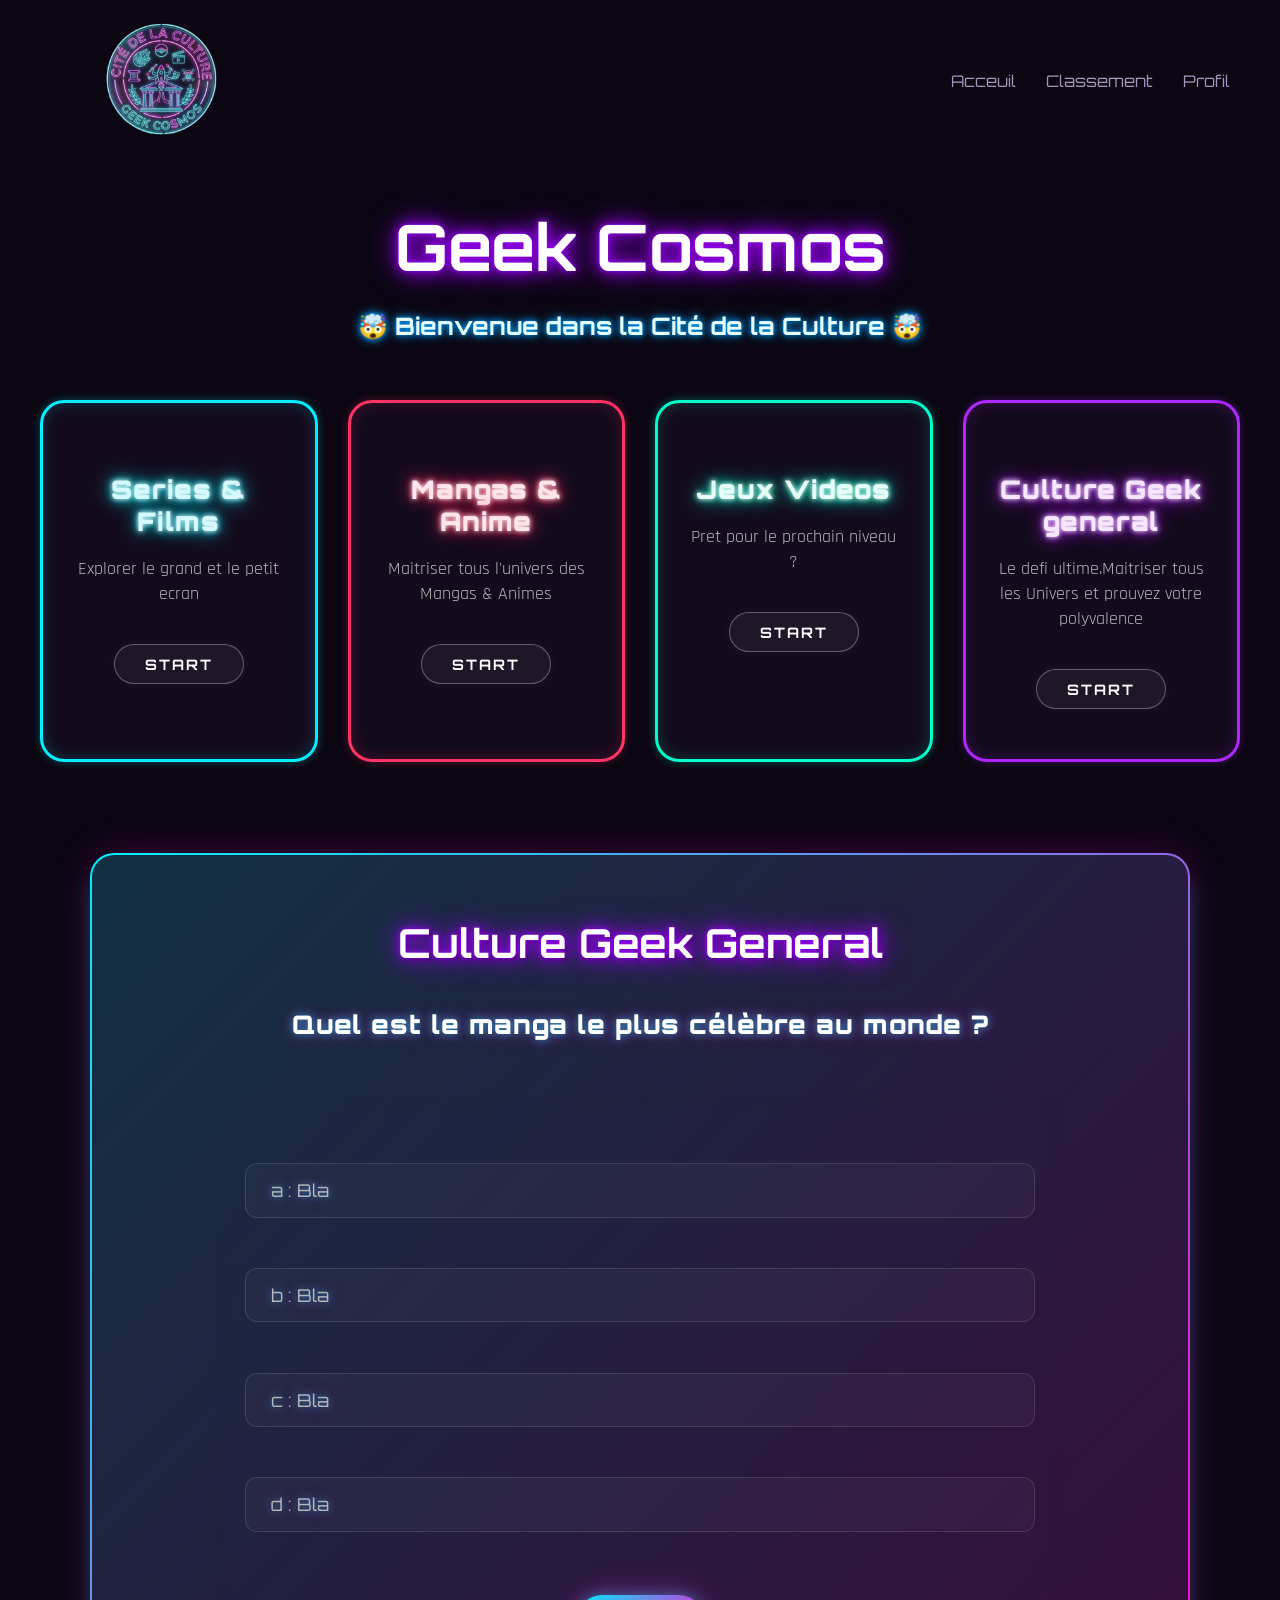
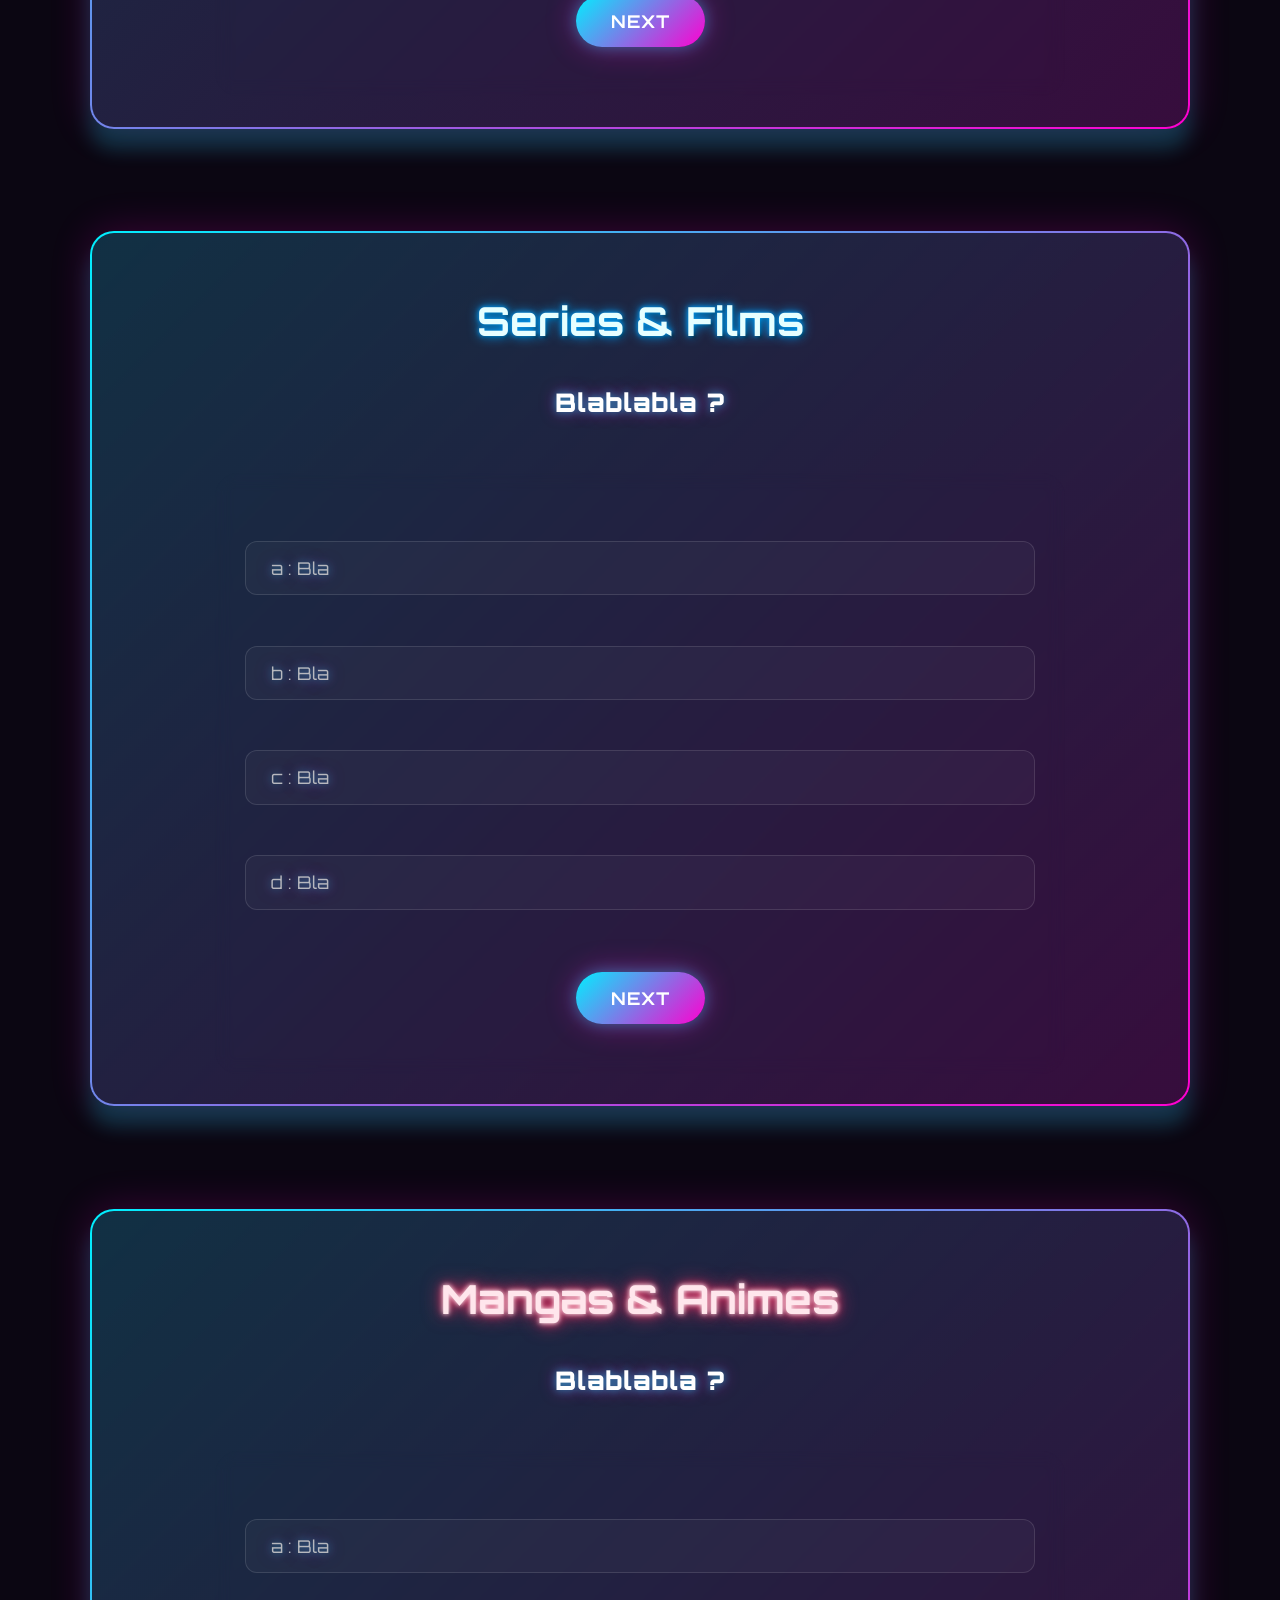
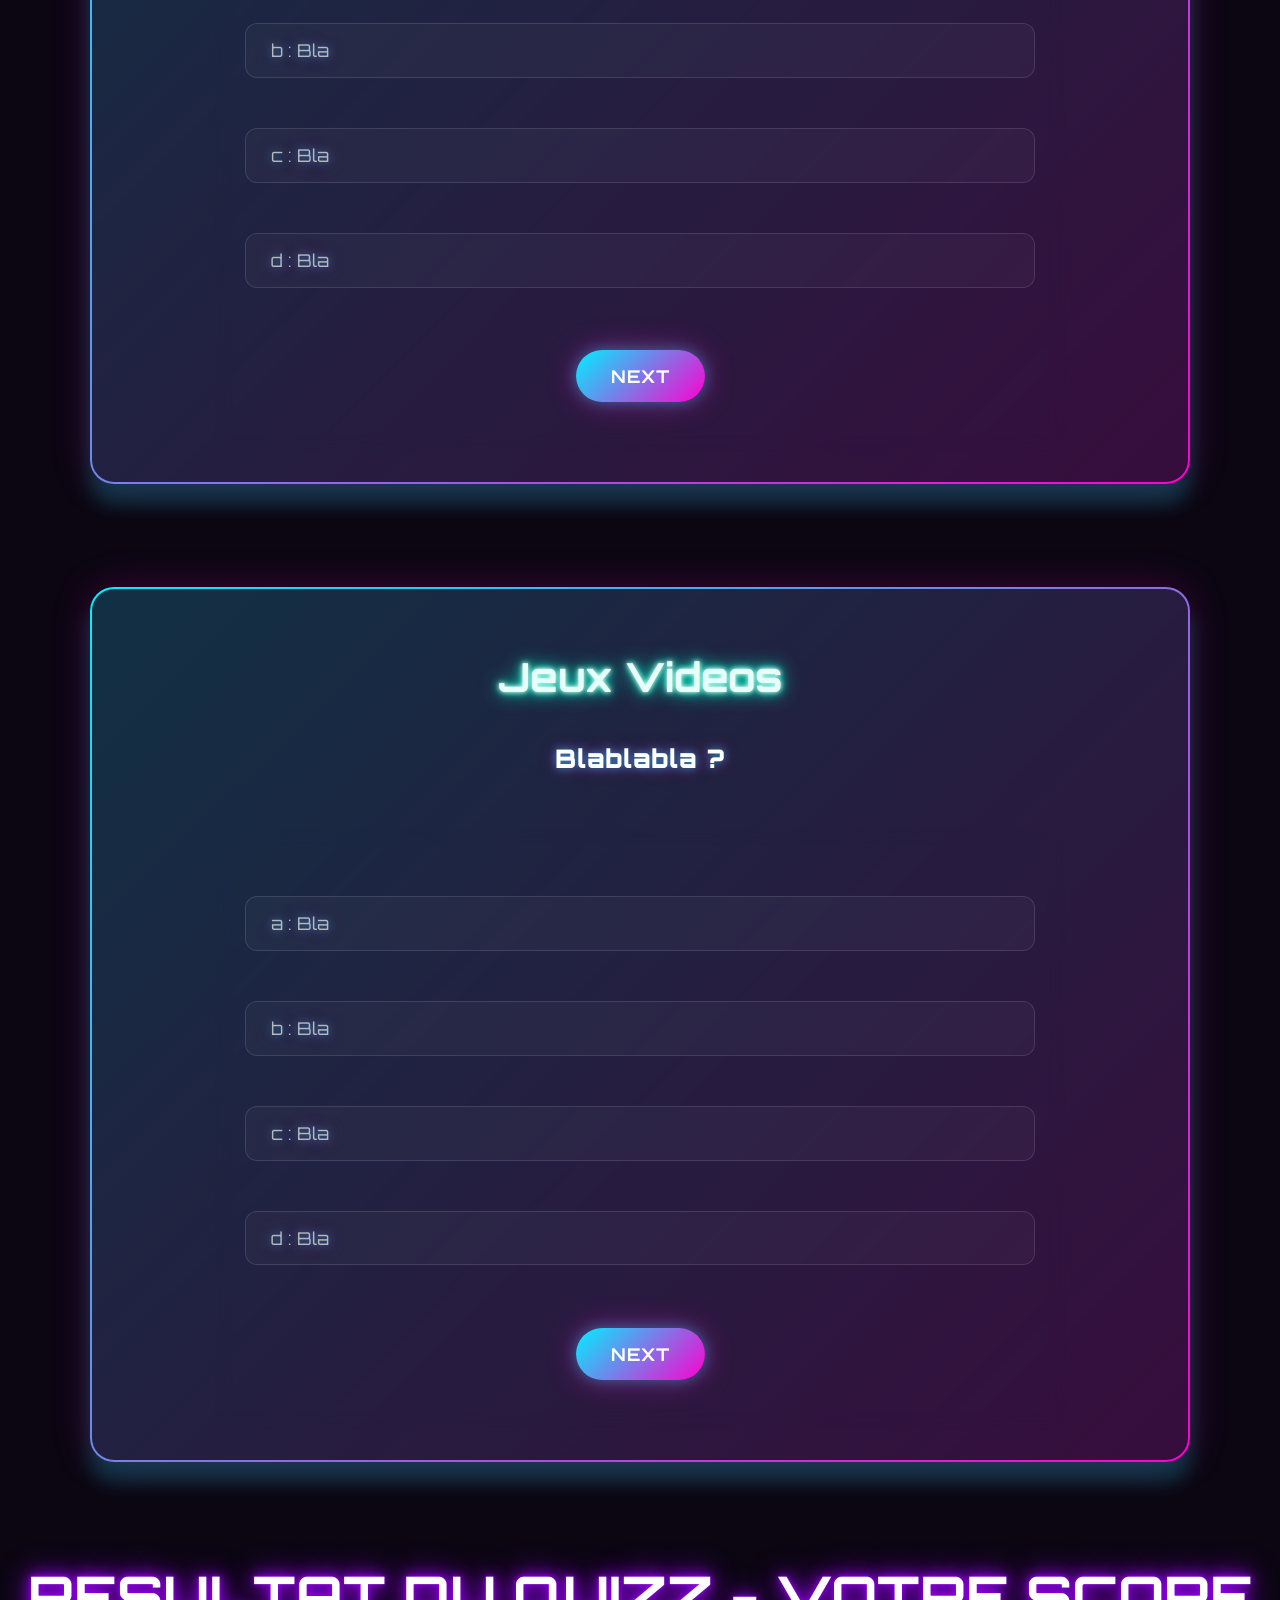
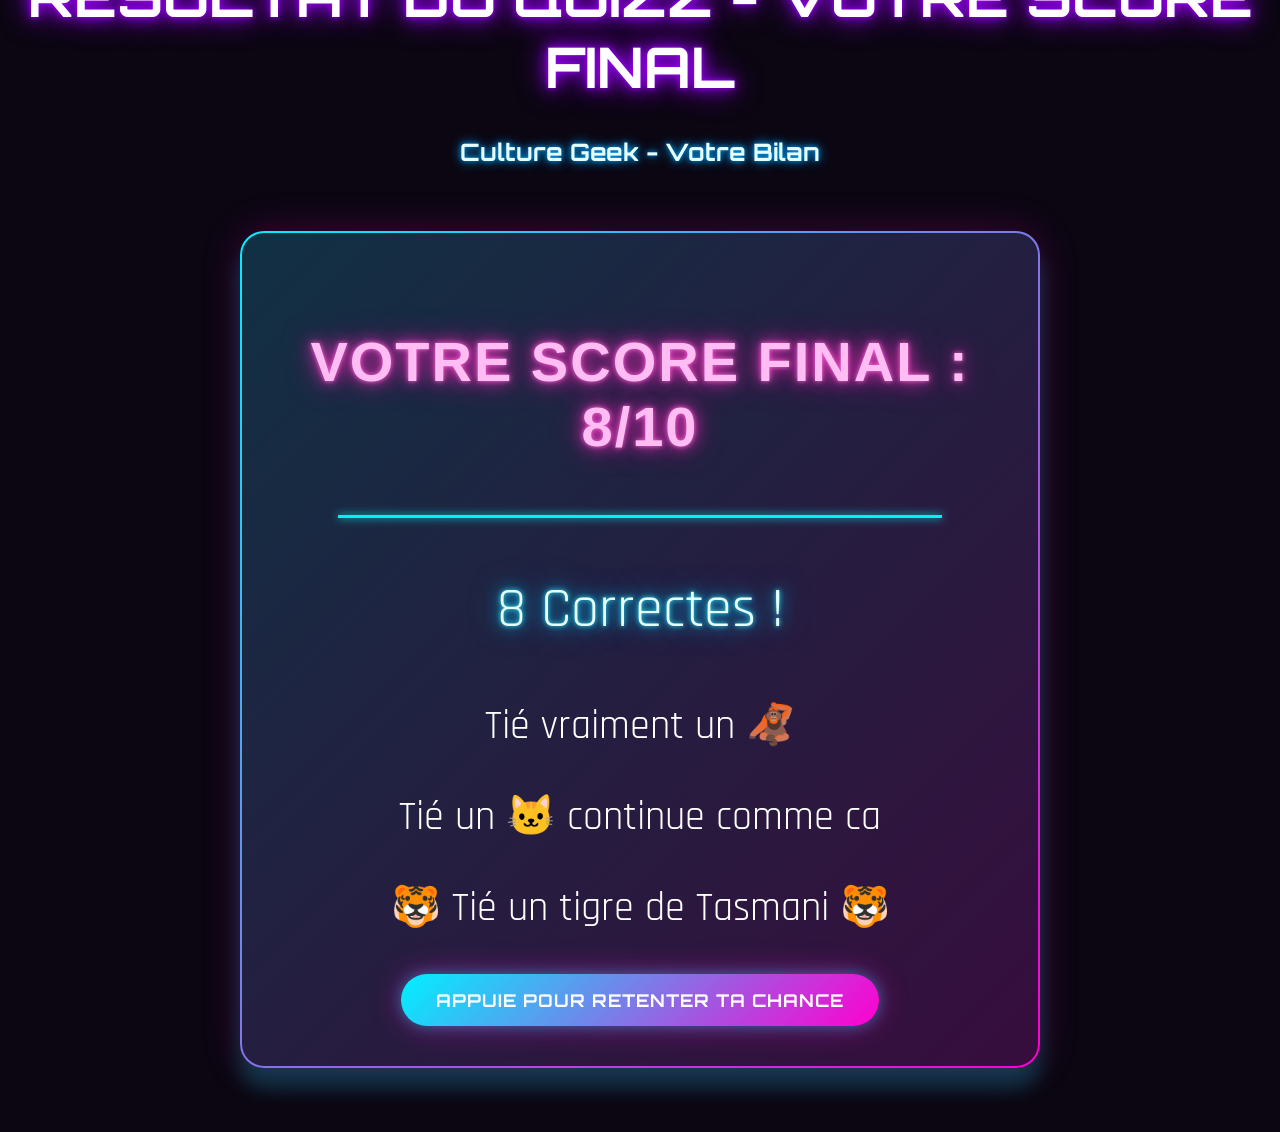
==== commit ef89eceb: "mise en place de bouton start/rejouer/question suivante" ====
--- a/index.html
+++ b/index.html
@@ -25,18 +25,22 @@
             <article class="cardSerie">
                 <h2> Series & Films</h2>
                 <p> Explorer le grand et le petit ecran</p>
+                <button class="start">Start</button>
             </article> 
             <article class="cardManga">
                 <h2> Mangas & Anime</h2>
                 <p> Maitriser tous l'univers des Mangas & Animes</p>
+               <button class="start">Start</button>
             </article>
             <article class="cardJeux">
                 <h2> Jeux Videos </h2>
                 <p> Pret pour le prochain niveau ? </p>
+                <button class="start">Start</button>
             </article>
             <article class="cardCulture">
                 <h2>Culture Geek general</h2>
                 <p> Le defi ultime.Maitriser tous les Univers et prouvez votre polyvalence</p>
+                <button class="start">Start</button>
             </article>
         </section>
     </main>
@@ -48,6 +52,7 @@
                 <p class="answer"> b : Bla</p>
                 <p class="answer"> c : Bla</p>
                 <p class="answer"> d : Bla</p>
+                <button>Next</button>
             </article>
         </section>
         <section id="ecran-question" class="ecran cache">
@@ -58,6 +63,7 @@
                 <p class="answer"> b : Bla</p>
                 <p class="answer"> c : Bla</p>
                 <p class="answer"> d : Bla</p>
+                <button>Next</button>
             </article>
         </section>
         <section id="ecran-question" class="ecran cache">
@@ -68,6 +74,7 @@
                 <p class="answer"> b : Bla</p>
                 <p class="answer"> c : Bla</p>
                 <p class="answer"> d : Bla</p>
+                <button>Next</button>
             </article>
         </section>
         <section id="ecran-question" class="ecran cache">
@@ -78,6 +85,7 @@
                 <p class="answer"> b : Bla</p>
                 <p class="answer"> c : Bla</p>
                 <p class="answer"> d : Bla</p>
+                <button>Next</button>
             </article>
         </section>
         <section id="ecran-resultats" class="ecran-cache-score">
--- a/css/style.css
+++ b/css/style.css
@@ -318,14 +318,58 @@
 
 button {
     display: flex;
+    margin: 30px auto 0 auto;
+    padding: 15px 35px;
+    background: linear-gradient(135deg, #00f0ff 0%, #ff00d0 100%);
+    color: #ffffff;
+    border: none;
+    border-radius: 50px;
+    font-family: 'Orbitron', sans-serif;
+    font-size: 1.1rem;
+    font-weight: 700;
+    letter-spacing: 1px;
+    text-transform: uppercase;
+    cursor: pointer;
+    box-shadow: 0 0 15px rgba(0, 240, 255, 0.4), 0 0 30px rgba(255, 0, 208, 0.4);
+    transition: all 0.3s ease;
+}
+
+button:hover {
+    transform: translateY(-3px) scale(1.03);
+    box-shadow: 0 0 25px rgba(0, 240, 255, 0.7), 0 0 50px rgba(255, 0, 208, 0.7);
+}
+
+button:active {
+    transform: translateY(-1px) scale(1.01);
+}
+
+.start {
+    display: inline-block;
     margin: 20px auto 0 auto;
-    background-color: #0d0b14; 
-    color: #e6ffff;
-    border: 1px solid #00f0ff;
-    padding: 10px 20px;
-    border-radius: 8px;
-    cursor: pointer;
-    font-family: 'Orbitron', sans-serif;
+    padding: 10px 30px;
+    background: rgba(255, 255, 255, 0.05);
+    color: #ffffff;
+    border: 1.5px solid rgba(255, 255, 255, 0.3);
+    border-radius: 50px;
+    font-family: 'Orbitron', sans-serif;
+    font-size: 0.9rem;
+    font-weight: 700;
+    letter-spacing: 2px;
+    text-transform: uppercase;
+    cursor: pointer;
+    box-shadow: 0 0 10px rgba(255, 255, 255, 0.05);
+    transition: all 0.2s ease;
+}
+
+start:hover {
+    background: rgba(255, 255, 255, 0.15);
+    border-color: #ffffff;
+    box-shadow: 0 0 15px rgba(255, 255, 255, 0.3);
+    transform: translateY(-2px);
+}
+
+start active {
+    transform: translateY(0);
 }
 
 @media (max-width: 768px) {
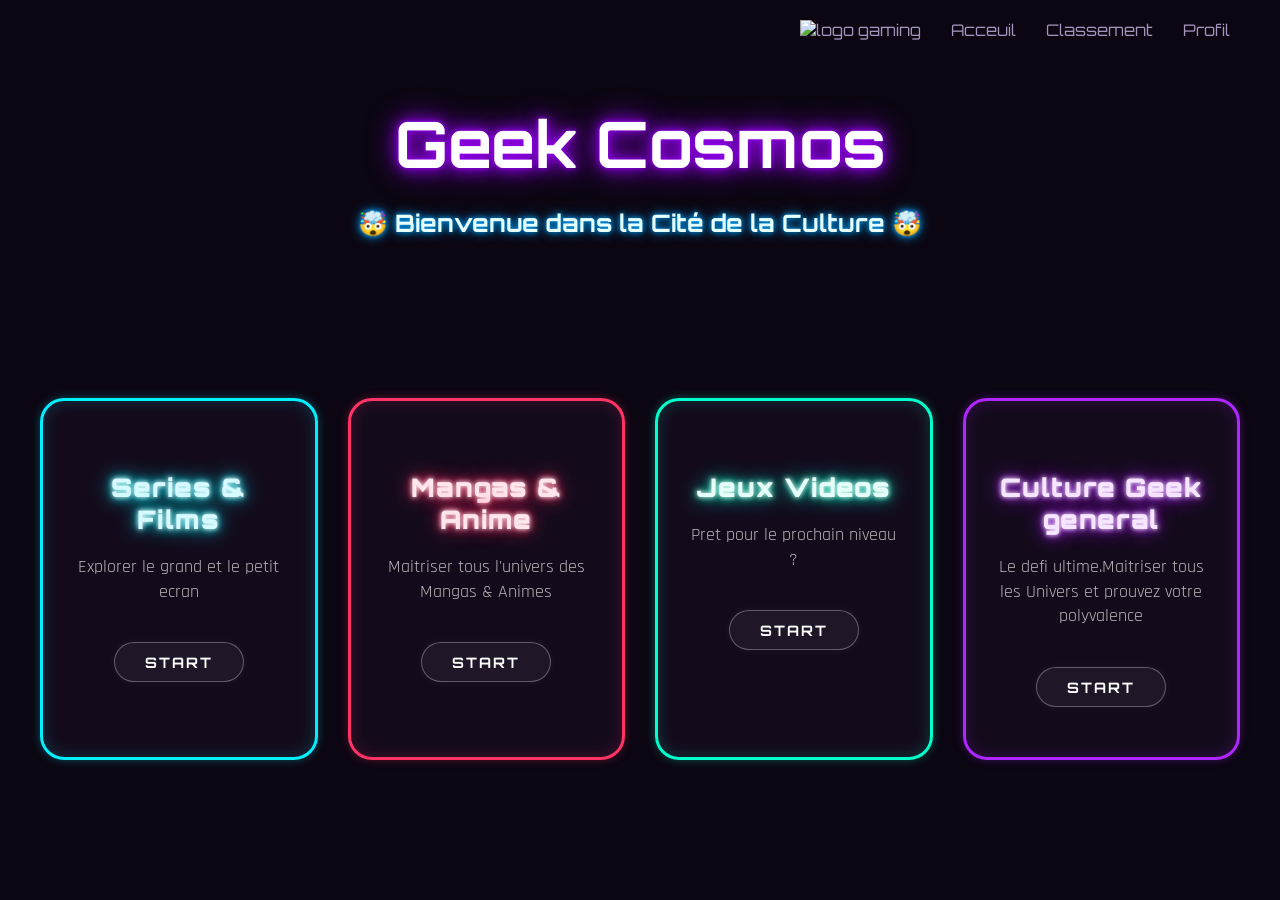
==== commit 415214dd: "correction bug carte jeux/video" ====
--- a/index.html
+++ b/index.html
@@ -5,6 +5,7 @@
     <meta name="viewport" content="width=device-width, initial-scale=1.0">
     <link rel="stylesheet" href="css/style.css">
     <link href="https://fonts.googleapis.com/css2?family=Orbitron:wght@500;700;900&family=Rajdhani:wght@500;600&display=swap" rel="stylesheet">
+    <script src="script.js" defer></script>
     <title>Document</title>
 </head>
 <body>
@@ -25,81 +26,50 @@
             <article class="cardSerie">
                 <h2> Series & Films</h2>
                 <p> Explorer le grand et le petit ecran</p>
-                <button class="start">Start</button>
+                <button class="start" id="start-series-films">Start</button>
             </article> 
             <article class="cardManga">
                 <h2> Mangas & Anime</h2>
                 <p> Maitriser tous l'univers des Mangas & Animes</p>
-               <button class="start">Start</button>
+               <button class="start" id="start-manga-anime">Start</button>
             </article>
             <article class="cardJeux">
                 <h2> Jeux Videos </h2>
                 <p> Pret pour le prochain niveau ? </p>
-                <button class="start">Start</button>
+                <button class="start" id="start-video-games">Start</button>
             </article>
             <article class="cardCulture">
                 <h2>Culture Geek general</h2>
                 <p> Le defi ultime.Maitriser tous les Univers et prouvez votre polyvalence</p>
-                <button class="start">Start</button>
+                <button class="start" id="start-geek-culture">Start</button>
             </article>
         </section>
     </main>
-    <section id="ecran-question" class="ecran cache">
-        <h1>Culture Geek General</h1> 
-        <h2 class="questions"> Quel est le manga le plus célèbre au monde ?</h2>
-            <article class="container">
-                <p class="answer"> a : Bla</p>
-                <p class="answer"> b : Bla</p>
-                <p class="answer"> c : Bla</p>
-                <p class="answer"> d : Bla</p>
-                <button>Next</button>
-            </article>
-        </section>
-        <section id="ecran-question" class="ecran cache">
-        <h1 class="sf">Series & Films</h1> 
-        <h2 class="questions"> Blablabla ?</h2>
-            <article class="container">
-                <p class="answer"> a : Bla</p>
-                <p class="answer"> b : Bla</p>
-                <p class="answer"> c : Bla</p>
-                <p class="answer"> d : Bla</p>
-                <button>Next</button>
-            </article>
-        </section>
-        <section id="ecran-question" class="ecran cache">
-        <h1 class="ma">Mangas & Animes</h1> 
-        <h2 class="questions"> Blablabla ?</h2>
-            <article class="container">
-                <p class="answer"> a : Bla</p>
-                <p class="answer"> b : Bla</p>
-                <p class="answer"> c : Bla</p>
-                <p class="answer"> d : Bla</p>
-                <button>Next</button>
-            </article>
-        </section>
-        <section id="ecran-question" class="ecran cache">
-        <h1 class="jv">Jeux Videos</h1> 
-        <h2 class="questions"> Blablabla ?</h2>
-            <article class="container">
-                <p class="answer"> a : Bla</p>
-                <p class="answer"> b : Bla</p>
-                <p class="answer"> c : Bla</p>
-                <p class="answer"> d : Bla</p>
-                <button>Next</button>
-            </article>
-        </section>
-        <section id="ecran-resultats" class="ecran-cache-score">
-            <h1>RESULTAT DU QUIZZ - VOTRE SCORE FINAL</h1>
-            <h2>Culture Geek - Votre Bilan </h2>
-            <article class="scoreQuiz">
-                <p class="score-text">Votre Score Final : 8/10</p>
-                <hr>
-                <p class="score-answer">8 Correctes !</p>
-                <p class="tiger">Tié vraiment un 🦧</p>
-                <p class="tiger">Tié un 🐱 continue comme ca</p>
-                <p class="tiger">🐯 Tié un tigre de Tasmani 🐯</p>
-                <button>Appuie pour retenter ta chance</button>
-            </article>
-        </section>
+
+    <section id="container-question" class="ecran cache hidden">
+        <h1 id="quizz-theme">Theme</h1>
+        <p id="quizz-progress">1/10</p>
+        <h2 class="questions" id="quizz-question-text"></h2>
+        <section id="quizz-responses"></section>
+        <button id="next" class="hidden">Next</button>
+    </section>
+    
+    <section id="ecran-resultats" class="ecran-score cache">
+        <h1>RESULTAT DU QUIZZ - VOTRE SCORE FINAL</h1>
+        <h2>Culture Geek - Votre Bilan </h2>
+        <article class="scoreQuiz">
+            <!-- <p class="score-text">Votre Score Final : 8/10</p>
+            <hr>
+            <p class="score-answer">8 Correctes !</p>
+            <p class="tiger">Tié vraiment un 🦧</p>
+            <p class="tiger"></p>
+            <p class="tiger">🐯 Tié un tigre de Tasmani 🐯</p>  -->
+            <p class="score-text"></p>
+            <hr>
+            <p class="score-answer"></p>
+            <p class="tiger"></p>
+            <button id="restart">Appuie pour retenter ta chance</button> 
+        </article>
+    </section>
 </body>
 </html>
--- a/css/style.css
+++ b/css/style.css
@@ -1,391 +1,465 @@
+.cache {
+    display: none
+}
+
 body {
-    background-color: #0b0612;
-    background-image: url('/assets/background.png');
-    background-position: center;
-    background-size: cover;
-    color: #fff;
-    font-family: 'Rajdhani', sans-serif;
-    min-height: 100vh;
-    margin: 0;
-    display: flex;
-    flex-direction: column;
+  background-color: #0b0612;
+  background-image: url("/assets/background.png");
+  background-position: center;
+  background-size: cover;
+  color: #fff;
+  font-family: "Rajdhani", sans-serif;
+  min-height: 100vh;
+  margin: 0;
+  display: flex;
+  flex-direction: column;
 }
 
 nav ul {
-    display: flex;
-    justify-content: flex-end;
-    gap: 30px;
-    list-style: none;
-    padding: 20px 50px;
-    margin: 0;
-    font-family: 'Orbitron', sans-serif;
-    color: #a594bd;
-    align-items: center;
+  display: flex;
+  justify-content: flex-end;
+  gap: 30px;
+  list-style: none;
+  padding: 20px 50px;
+  margin: 0;
+  font-family: "Orbitron", sans-serif;
+  color: #a594bd;
+  align-items: center;
 }
 
 nav li:hover {
-    color: #ffffff;
-    cursor: pointer;
+  color: #ffffff;
+  cursor: pointer;
 }
 
 li img {
-    width: 25%;
+  width: 25%;
 }
 
 h1 {
-    font-size: 4rem;
-    font-family: 'Orbitron', sans-serif; 
-    color: #ffffff;
-    text-shadow: 
-        0 0 5px #9D00FF,
-        0 0 15px #9D00FF,
-        0 0 30px #9D00FF,
-        2px 2px 3px rgba(0, 0, 0, 0.9);
-    text-align: center;
-    margin-bottom: 1.5rem;
+  font-size: 4rem;
+  font-family: "Orbitron", sans-serif;
+  color: #ffffff;
+  text-shadow:
+    0 0 5px #9d00ff,
+    0 0 15px #9d00ff,
+    0 0 30px #9d00ff,
+    2px 2px 3px rgba(0, 0, 0, 0.9);
+  text-align: center;
+  margin-bottom: 1.5rem;
 }
 
 h2 {
-    font-family: 'Orbitron', sans-serif; 
-    color: #E6FFFF;
-    text-shadow: 
-        0 0 5px #00A2FF,
-        0 0 12px #00A2FF,
-        2px 2px 3px rgba(0, 0, 0, 0.9);
-    text-align: center;
-    margin-top: 20px;
+  font-family: "Orbitron", sans-serif;
+  color: #e6ffff;
+  text-shadow:
+    0 0 5px #00a2ff,
+    0 0 12px #00a2ff,
+    2px 2px 3px rgba(0, 0, 0, 0.9);
+  text-align: center;
+  margin-top: 20px;
 }
 
 .sf {
-    font-family: 'Orbitron', sans-serif; 
-    color: #E6FFFF;
-    text-shadow: 
-        0 0 5px #00A2FF,
-        0 0 12px #00A2FF,
-        2px 2px 3px rgba(0, 0, 0, 0.9);
-    text-align: center;
+  font-family: "Orbitron", sans-serif;
+  color: #e6ffff;
+  text-shadow:
+    0 0 5px #00a2ff,
+    0 0 12px #00a2ff,
+    2px 2px 3px rgba(0, 0, 0, 0.9);
+  text-align: center;
 }
 
 .ma {
-    color: #ffe6ec;
-    text-shadow: 0 0 5px #fff, 0 0 10px #ff3366, 0 0 20px #ff3366;
+  color: #ffe6ec;
+  text-shadow:
+    0 0 5px #fff,
+    0 0 10px #ff3366,
+    0 0 20px #ff3366;
 }
 
 .jv {
-    color: #e6fff9;
-    text-shadow: 0 0 5px #fff, 0 0 10px #00ffcc, 0 0 20px #00ffcc;
+  color: #e6fff9;
+  text-shadow:
+    0 0 5px #fff,
+    0 0 10px #00ffcc,
+    0 0 20px #00ffcc;
 }
 
 .quiz-container {
-    flex: 1;
-    display: flex;
-    justify-content: center;
-    align-items: center;
-    padding: 40px 20px;
+  flex: 1;
+  display: flex;
+  justify-content: center;
+  align-items: center;
+  padding: 40px 20px;
 }
 
 .ecran {
-    display: grid;
-    grid-template-columns: repeat(auto-fit, minmax(250px, 1fr));
-    gap: 30px;
-    width: 100%;
-    max-width: 1200px;
-    cursor: pointer;
+  display: grid;
+  grid-template-columns: repeat(auto-fit, minmax(250px, 1fr));
+  gap: 30px;
+  width: 100%;
+  max-width: 1200px;
+  cursor: pointer;
 }
 
 .ecran article {
-    background: rgba(25, 15, 35, 0.65);
-    border-radius: 24px;
-    padding: 50px 30px;
-    text-align: center;
-    backdrop-filter: blur(8px);
-    transition: transform 0.3s ease, box-shadow 0.3s ease;
+  background: rgba(25, 15, 35, 0.65);
+  border-radius: 24px;
+  padding: 50px 30px;
+  text-align: center;
+  backdrop-filter: blur(8px);
+  transition:
+    transform 0.3s ease,
+    box-shadow 0.3s ease;
 }
 
 .ecran article:hover {
-    transform: translateY(-10px);
+  transform: translateY(-10px);
 }
 
 .ecran h2 {
-    font-family: 'Orbitron', sans-serif;
-    font-size: 1.6rem;
-    font-weight: 900;
-    margin-bottom: 20px;
-    letter-spacing: 1px;
+  font-family: "Orbitron", sans-serif;
+  font-size: 1.6rem;
+  font-weight: 900;
+  margin-bottom: 20px;
+  letter-spacing: 1px;
 }
 
 .ecran p {
-    font-size: 1.1rem;
-    color: #dedede;
-    opacity: 0.8;
-    line-height: 1.4;
+  font-size: 1.1rem;
+  color: #dedede;
+  opacity: 0.8;
+  line-height: 1.4;
 }
 
 .cardSerie {
-    border: 3px solid #00f0ff;
-    box-shadow: 0 0 10px rgba(0, 240, 255, 0.3), inset 0 0 15px rgba(0, 240, 255, 0.2);
+  border: 3px solid #00f0ff;
+  box-shadow:
+    0 0 10px rgba(0, 240, 255, 0.3),
+    inset 0 0 15px rgba(0, 240, 255, 0.2);
 }
 
 .cardSerie h2 {
-    color: #d6faff;
-    text-shadow: 0 0 5px #fff, 0 0 10px #00f0ff, 0 0 20px #00f0ff;
+  color: #d6faff;
+  text-shadow:
+    0 0 5px #fff,
+    0 0 10px #00f0ff,
+    0 0 20px #00f0ff;
 }
 
 .cardSerie:hover {
-    box-shadow: 0 0 25px rgba(0, 240, 255, 0.6), inset 0 0 20px rgba(0, 240, 255, 0.4);
+  box-shadow:
+    0 0 25px rgba(0, 240, 255, 0.6),
+    inset 0 0 20px rgba(0, 240, 255, 0.4);
 }
 
 .cardManga {
-    border: 3px solid #ff3366;
-    box-shadow: 0 0 10px rgba(255, 51, 102, 0.3), inset 0 0 15px rgba(255, 51, 102, 0.2);
+  border: 3px solid #ff3366;
+  box-shadow:
+    0 0 10px rgba(255, 51, 102, 0.3),
+    inset 0 0 15px rgba(255, 51, 102, 0.2);
 }
 
 .cardManga h2 {
-    color: #ffe6ec;
-    text-shadow: 0 0 5px #fff, 0 0 10px #ff3366, 0 0 20px #ff3366;
+  color: #ffe6ec;
+  text-shadow:
+    0 0 5px #fff,
+    0 0 10px #ff3366,
+    0 0 20px #ff3366;
 }
 
 .cardManga:hover {
-    box-shadow: 0 0 25px rgba(255, 51, 102, 0.6), inset 0 0 20px rgba(255, 51, 102, 0.4);
+  box-shadow:
+    0 0 25px rgba(255, 51, 102, 0.6),
+    inset 0 0 20px rgba(255, 51, 102, 0.4);
 }
 
 .cardJeux {
-    border: 3px solid #00ffcc;
-    box-shadow: 0 0 10px rgba(0, 255, 204, 0.3), inset 0 0 15px rgba(0, 255, 204, 0.2);
+  border: 3px solid #00ffcc;
+  box-shadow:
+    0 0 10px rgba(0, 255, 204, 0.3),
+    inset 0 0 15px rgba(0, 255, 204, 0.2);
 }
 
 .cardJeux h2 {
-    color: #e6fff9;
-    text-shadow: 0 0 5px #fff, 0 0 10px #00ffcc, 0 0 20px #00ffcc;
+  color: #e6fff9;
+  text-shadow:
+    0 0 5px #fff,
+    0 0 10px #00ffcc,
+    0 0 20px #00ffcc;
 }
 
 .cardJeux:hover {
-    box-shadow: 0 0 25px rgba(0, 255, 204, 0.6), inset 0 0 20px rgba(0, 255, 204, 0.4);
+  box-shadow:
+    0 0 25px rgba(0, 255, 204, 0.6),
+    inset 0 0 20px rgba(0, 255, 204, 0.4);
 }
 
 .cardCulture {
-    border: 3px solid #b026ff;
-    box-shadow: 0 0 10px rgba(176, 38, 255, 0.3), inset 0 0 15px rgba(176, 38, 255, 0.2);
+  border: 3px solid #b026ff;
+  box-shadow:
+    0 0 10px rgba(176, 38, 255, 0.3),
+    inset 0 0 15px rgba(176, 38, 255, 0.2);
 }
 
 .cardCulture h2 {
-    color: #f7e6ff;
-    text-shadow: 0 0 5px #fff, 0 0 10px #b026ff, 0 0 20px #b026ff;
+  color: #f7e6ff;
+  text-shadow:
+    0 0 5px #fff,
+    0 0 10px #b026ff,
+    0 0 20px #b026ff;
 }
 
 .cardCulture:hover {
-    box-shadow: 0 0 25px rgba(176, 38, 255, 0.6), inset 0 0 20px rgba(176, 38, 255, 0.4);
+  box-shadow:
+    0 0 25px rgba(176, 38, 255, 0.6),
+    inset 0 0 20px rgba(176, 38, 255, 0.4);
+}
+
+.hidden {
+  display: none !important;
+}
+
+.visible {
+  display: flex;
 }
 
 .ecran.cache {
-    background: rgba(20, 15, 35, 0.65);
-    backdrop-filter: blur(12px);
-    -webkit-backdrop-filter: blur(12px);
-    border-radius: 24px;
-    border: 2px solid transparent;
-    background-image: 
-        linear-gradient(rgba(20, 15, 35, 0.85), rgba(20, 15, 35, 0.85)), 
-        linear-gradient(135deg, #00f0ff 0%, #ff00d0 100%);
-    background-clip: padding-box, border-box;
-    background-origin: padding-box, border-box;
-    box-shadow: 0 20px 20px rgba(0, 240, 255, 0.2), 0 0 40px rgba(255, 0, 208, 0.2);
-    margin: 4% auto;
-    padding: 30px 40px;
-    max-width: 1100px;
-    width: 90%;
-    box-sizing: border-box;
-    display: flex;
-    flex-direction: column;
+  background: rgba(20, 15, 35, 0.65);
+  backdrop-filter: blur(12px);
+  -webkit-backdrop-filter: blur(12px);
+  border-radius: 24px;
+  border: 2px solid transparent;
+  background-image:
+    linear-gradient(rgba(20, 15, 35, 0.85), rgba(20, 15, 35, 0.85)),
+    linear-gradient(135deg, #00f0ff 0%, #ff00d0 100%);
+  background-clip: padding-box, border-box;
+  background-origin: padding-box, border-box;
+  box-shadow:
+    0 20px 20px rgba(0, 240, 255, 0.2),
+    0 0 40px rgba(255, 0, 208, 0.2);
+  margin: 4% auto;
+  padding: 30px 40px;
+  max-width: 1100px;
+  width: 90%;
+  box-sizing: border-box;
+  display: flex;
+  flex-direction: column;
 }
 
 .ecran.cache h1 {
+  font-size: 2.5rem;
+  margin-bottom: 5px;
+}
+
+.ecran.cache h2 {
+  color: #ffffff;
+  text-shadow:
+    0 0 8px rgba(0, 240, 255, 0.6),
+    0 0 15px rgba(255, 0, 208, 0.5);
+  text-align: center;
+  margin-top: 5px;
+  margin-bottom: 25px;
+}
+
+.container {
+  display: flex;
+  flex-direction: column;
+  gap: 15px;
+  text-shadow:
+    0 0 10px #00ffff,
+    0 0 20px #00ffff,
+    0 0 40px #00ffff;
+  margin: 0 auto;
+  width: 100%;
+  max-width: 850px;
+  padding: 0;
+  box-sizing: border-box;
+  background: transparent !important;
+}
+
+#progress {
+  font-size: 2rem;
+  color: #ffbdf4;
+  text-shadow:
+    0 0 5px #ff66d8,
+    0 0 15px #e033b5,
+    0 0 30px #b01087;
+}
+
+.answer {
+  display: flex;
+  justify-content: space-between;
+  align-items: center;
+  padding: 14px 25px;
+  background: rgba(255, 255, 255, 0.04);
+  border: 1.5px solid rgba(255, 255, 255, 0.15);
+  border-radius: 12px;
+  color: #ffffff;
+  text-shadow:
+    0 0 8px rgba(0, 240, 255, 0.6),
+    0 0 15px rgba(255, 0, 208, 0.5);
+  font-family: "Orbitron", sans-serif;
+  font-size: 16px;
+  cursor: pointer;
+  width: 100%;
+  box-sizing: border-box;
+  transition:
+    transform 0.2s ease,
+    background 0.2s ease;
+}
+
+.scoreQuiz {
+  background: rgba(20, 15, 35, 0.65);
+  backdrop-filter: blur(12px);
+  -webkit-backdrop-filter: blur(12px);
+  border-radius: 24px;
+  border: 2px solid transparent;
+  background-image:
+    linear-gradient(rgba(20, 15, 35, 0.85), rgba(20, 15, 35, 0.85)),
+    linear-gradient(135deg, #00f0ff 0%, #ff00d0 100%);
+  background-clip: padding-box, border-box;
+  background-origin: padding-box, border-box;
+  box-shadow:
+    0 20px 20px rgba(0, 240, 255, 0.2),
+    0 0 40px rgba(255, 0, 208, 0.2);
+  margin: 5% auto;
+  max-width: 800px;
+  width: 90%;
+  padding: 40px 20px;
+  box-sizing: border-box;
+}
+
+.scoreQuiz p {
+  text-align: center;
+  font-size: 3.5rem;
+}
+
+hr {
+  height: 3px;
+  border: none;
+  background-color: #00f0ff;
+  box-shadow: 0 0 8px #00f0ff;
+  width: 80%;
+  margin: 20px auto;
+}
+
+.score-text {
+  font-size: 2.8rem;
+  font-weight: 700;
+  text-transform: uppercase;
+  letter-spacing: 2px;
+  color: #ffbdf4;
+  text-shadow:
+    0 0 5px #ff66d8,
+    0 0 15px #e033b5,
+    0 0 30px #b01087;
+}
+
+.score-answer {
+  color: #e6ffff;
+  text-shadow:
+    0 0 5px #33f0ff,
+    0 0 15px #00bfff,
+    0 0 30px #0077b3;
+}
+
+.scoreQuiz .tiger {
+  font-size: 2.5rem;
+}
+
+.ecran-score h1 {
+  font-size: 3.5rem;
+}
+
+.ecran-score h2 {
+  margin-top: 35px;
+  font-size: 1.5rem;
+}
+
+button {
+  display: flex;
+  margin: 30px auto 0 auto;
+  padding: 15px 35px;
+  background: linear-gradient(135deg, #00f0ff 0%, #ff00d0 100%);
+  color: #ffffff;
+  border: none;
+  border-radius: 50px;
+  font-family: "Orbitron", sans-serif;
+  font-size: 1.1rem;
+  font-weight: 700;
+  letter-spacing: 1px;
+  text-transform: uppercase;
+  cursor: pointer;
+  box-shadow:
+    0 0 15px rgba(0, 240, 255, 0.4),
+    0 0 30px rgba(255, 0, 208, 0.4);
+  transition: all 0.3s ease;
+}
+
+button:hover {
+  transform: translateY(-3px) scale(1.03);
+  box-shadow:
+    0 0 25px rgba(0, 240, 255, 0.7),
+    0 0 50px rgba(255, 0, 208, 0.7);
+}
+
+button:active {
+  transform: translateY(-1px) scale(1.01);
+}
+
+.correcte {
+  background-color: green;
+}
+
+.incorrecte {
+  background-color: red;
+}
+
+.start {
+  display: inline-block;
+  margin: 20px auto 0 auto;
+  padding: 10px 30px;
+  background: rgba(255, 255, 255, 0.05);
+  color: #ffffff;
+  border: 1.5px solid rgba(255, 255, 255, 0.3);
+  border-radius: 50px;
+  font-family: "Orbitron", sans-serif;
+  font-size: 0.9rem;
+  font-weight: 700;
+  letter-spacing: 2px;
+  text-transform: uppercase;
+  cursor: pointer;
+  box-shadow: 0 0 10px rgba(255, 255, 255, 0.05);
+  transition: all 0.2s ease;
+}
+
+start:hover {
+  background: rgba(255, 255, 255, 0.15);
+  border-color: #ffffff;
+  box-shadow: 0 0 15px rgba(255, 255, 255, 0.3);
+  transform: translateY(-2px);
+}
+
+start active {
+  transform: translateY(0);
+}
+
+@media (max-width: 768px) {
+  li img {
+    min-width: 7rem;
+  }
+  h1 {
     font-size: 2.5rem;
-    margin-bottom: 5px;
-}
-
-.ecran.cache h2 {
-    color: #ffffff;
-    text-shadow: 0 0 8px rgba(0, 240, 255, 0.6), 0 0 15px rgba(255, 0, 208, 0.5);
-    text-align: center;
-    margin-top: 5px;
-    margin-bottom: 25px;
-}
-
-.container {
-    display: flex;
-    flex-direction: column;
-    gap: 15px;
-    text-shadow:
-        0 0 10px #00ffff,
-        0 0 20px #00ffff,
-        0 0 40px #00ffff; 
-    margin: 0 auto;
-    width: 100%;
-    max-width: 850px;
-    padding: 0;
-    box-sizing: border-box;
-    background: transparent !important;
-}
-
-.answer {
-    display: flex;
-    justify-content: space-between;
-    align-items: center;
-    padding: 14px 25px;
-    background: rgba(255, 255, 255, 0.04);
-    border: 1.5px solid rgba(255, 255, 255, 0.15);
-    border-radius: 12px;
-    color: #ffffff;
-    text-shadow: 0 0 8px rgba(0, 240, 255, 0.6), 0 0 15px rgba(255, 0, 208, 0.5);
-    font-family: 'Orbitron', sans-serif;
-    font-size: 16px;
-    cursor: pointer;
-    width: 100%;
-    box-sizing: border-box;
-    transition: transform 0.2s ease, background 0.2s ease;
-}
-
-.answer:hover {
-    background: rgba(255, 255, 255, 0.08);
-    transform: scale(1.01);
-}
-
-.scoreQuiz {
-    background: rgba(20, 15, 35, 0.65);
-    backdrop-filter: blur(12px);
-    -webkit-backdrop-filter: blur(12px);
-    border-radius: 24px;
-    border: 2px solid transparent;
-    background-image: 
-        linear-gradient(rgba(20, 15, 35, 0.85), rgba(20, 15, 35, 0.85)), 
-        linear-gradient(135deg, #00f0ff 0%, #ff00d0 100%);
-    background-clip: padding-box, border-box;
-    background-origin: padding-box, border-box;
-    box-shadow: 0 20px 20px rgba(0, 240, 255, 0.2), 0 0 40px rgba(255, 0, 208, 0.2);
-    margin: 5% auto;
-    max-width: 800px;
-    width: 90%;
-    padding: 40px 20px;
-    box-sizing: border-box;
-}
-
-.scoreQuiz p {
-    text-align: center;
-    font-size: 3.5rem;
-}
-
-hr {
-    height: 3px; 
-    border: none;
-    background-color: #00f0ff;
-    box-shadow: 0 0 8px #00f0ff;
-    width: 80%; 
-    margin: 20px auto;
-}
-
-.score-text {
-    font-size: 2.8rem;
-    font-weight: 700;
-    text-transform: uppercase;
-    letter-spacing: 2px;
-    color: #ffbdf4;
-    text-shadow: 
-        0 0 5px #ff66d8, 
-        0 0 15px #e033b5, 
-        0 0 30px #b01087;
-}
-
-.score-answer {
-    color: #e6ffff;
-    text-shadow: 
-        0 0 5px #33f0ff, 
-        0 0 15px #00bfff, 
-        0 0 30px #0077b3;
-}
-
-.scoreQuiz .tiger {
-    font-size: 2.5rem;
-}
- 
-.ecran-cache-score h1 {
-    font-size: 3.5rem;
-}
-
-.ecran-cache-score h2 {
-    margin-top: 35px;
-    font-size: 1.5rem;
-}
-
-button {
-    display: flex;
-    margin: 30px auto 0 auto;
-    padding: 15px 35px;
-    background: linear-gradient(135deg, #00f0ff 0%, #ff00d0 100%);
-    color: #ffffff;
-    border: none;
-    border-radius: 50px;
-    font-family: 'Orbitron', sans-serif;
-    font-size: 1.1rem;
-    font-weight: 700;
-    letter-spacing: 1px;
-    text-transform: uppercase;
-    cursor: pointer;
-    box-shadow: 0 0 15px rgba(0, 240, 255, 0.4), 0 0 30px rgba(255, 0, 208, 0.4);
-    transition: all 0.3s ease;
-}
-
-button:hover {
-    transform: translateY(-3px) scale(1.03);
-    box-shadow: 0 0 25px rgba(0, 240, 255, 0.7), 0 0 50px rgba(255, 0, 208, 0.7);
-}
-
-button:active {
-    transform: translateY(-1px) scale(1.01);
-}
-
-.start {
-    display: inline-block;
-    margin: 20px auto 0 auto;
-    padding: 10px 30px;
-    background: rgba(255, 255, 255, 0.05);
-    color: #ffffff;
-    border: 1.5px solid rgba(255, 255, 255, 0.3);
-    border-radius: 50px;
-    font-family: 'Orbitron', sans-serif;
-    font-size: 0.9rem;
-    font-weight: 700;
-    letter-spacing: 2px;
-    text-transform: uppercase;
-    cursor: pointer;
-    box-shadow: 0 0 10px rgba(255, 255, 255, 0.05);
-    transition: all 0.2s ease;
-}
-
-start:hover {
-    background: rgba(255, 255, 255, 0.15);
-    border-color: #ffffff;
-    box-shadow: 0 0 15px rgba(255, 255, 255, 0.3);
-    transform: translateY(-2px);
-}
-
-start active {
-    transform: translateY(0);
-}
-
-@media (max-width: 768px) {
-    li img {
-        min-width: 7rem;
-    }
-    h1 {
-        font-size: 2.5rem;
-    }
-    .ecran.cache h1 {
-        font-size: 1.8rem;
-    }
-    .score-text {
-        font-size: 1.8rem;
-    }
-    .scoreQuiz p {
-        font-size: 2.2rem;
-    }
-}+  }
+  .ecran.cache h1 {
+    font-size: 1.8rem;
+  }
+  .score-text {
+    font-size: 1.8rem;
+  }
+  .scoreQuiz p {
+    font-size: 2.2rem;
+  }
+}
